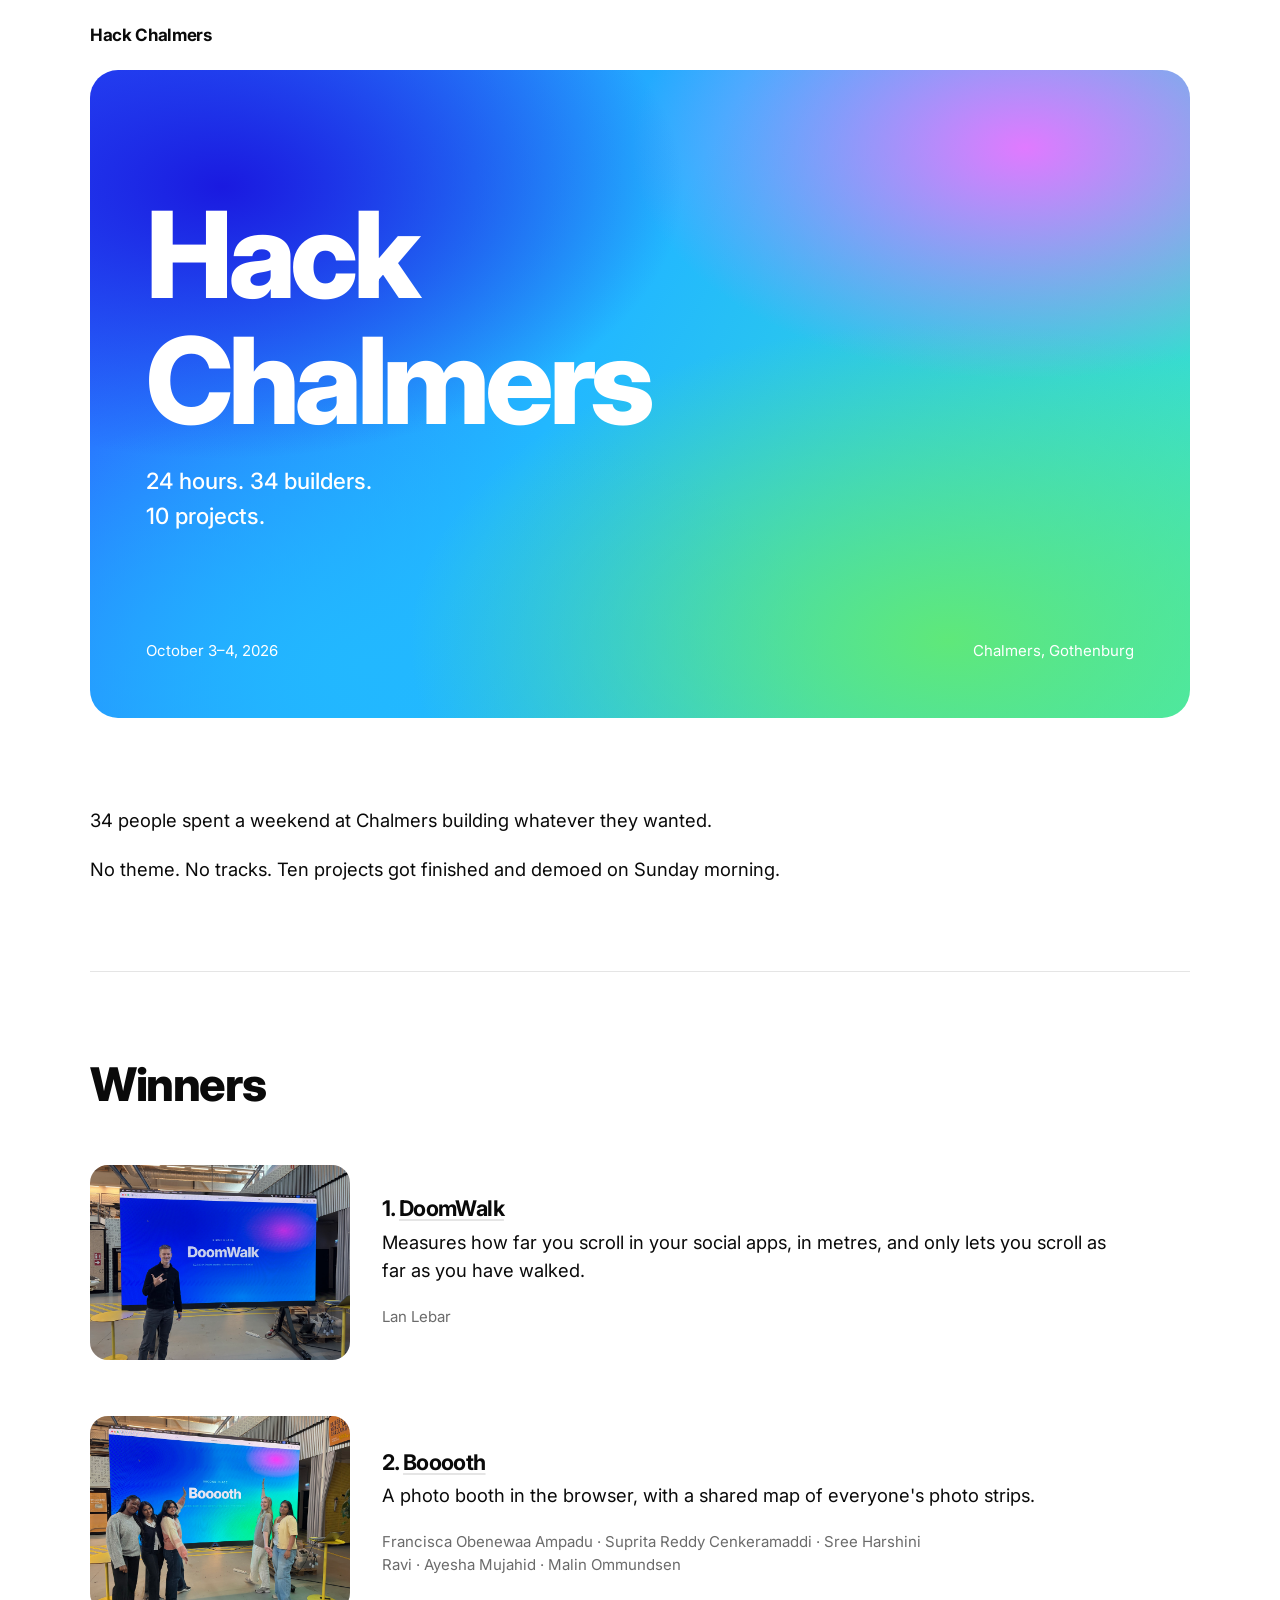
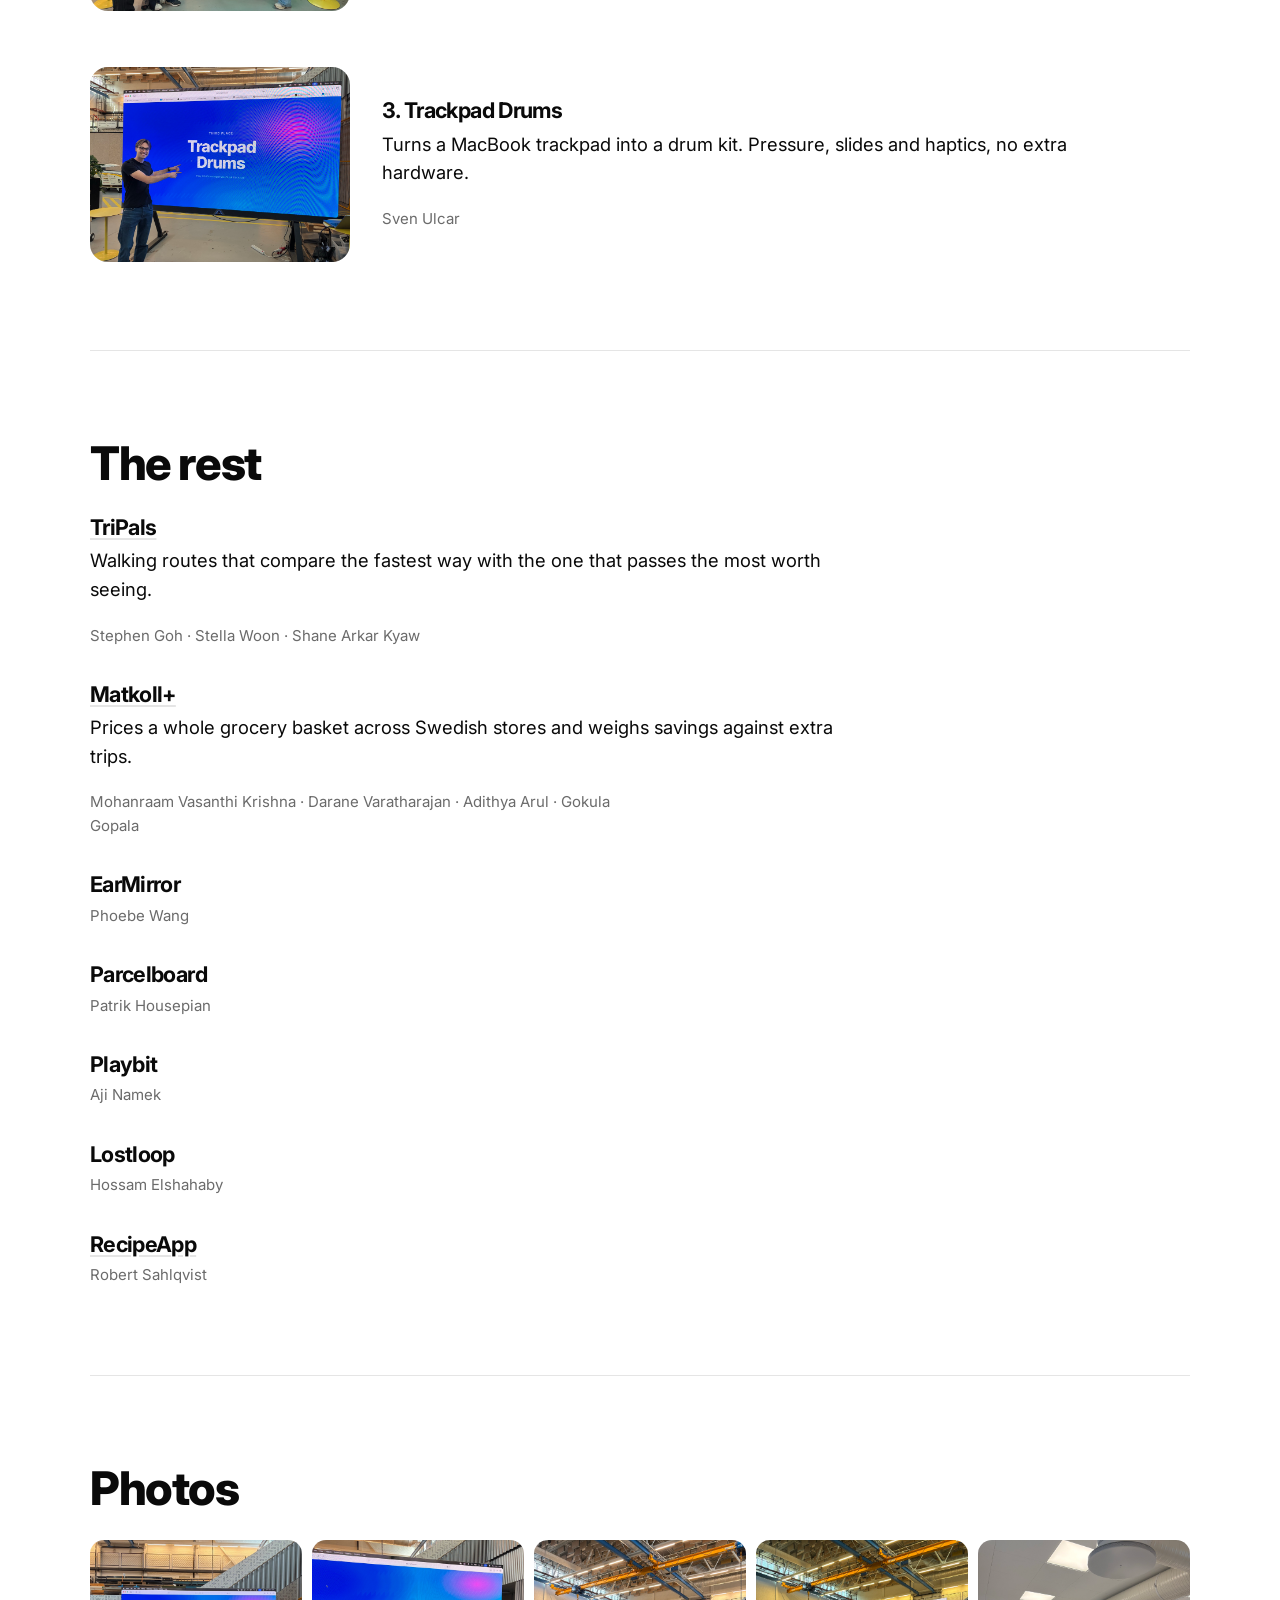
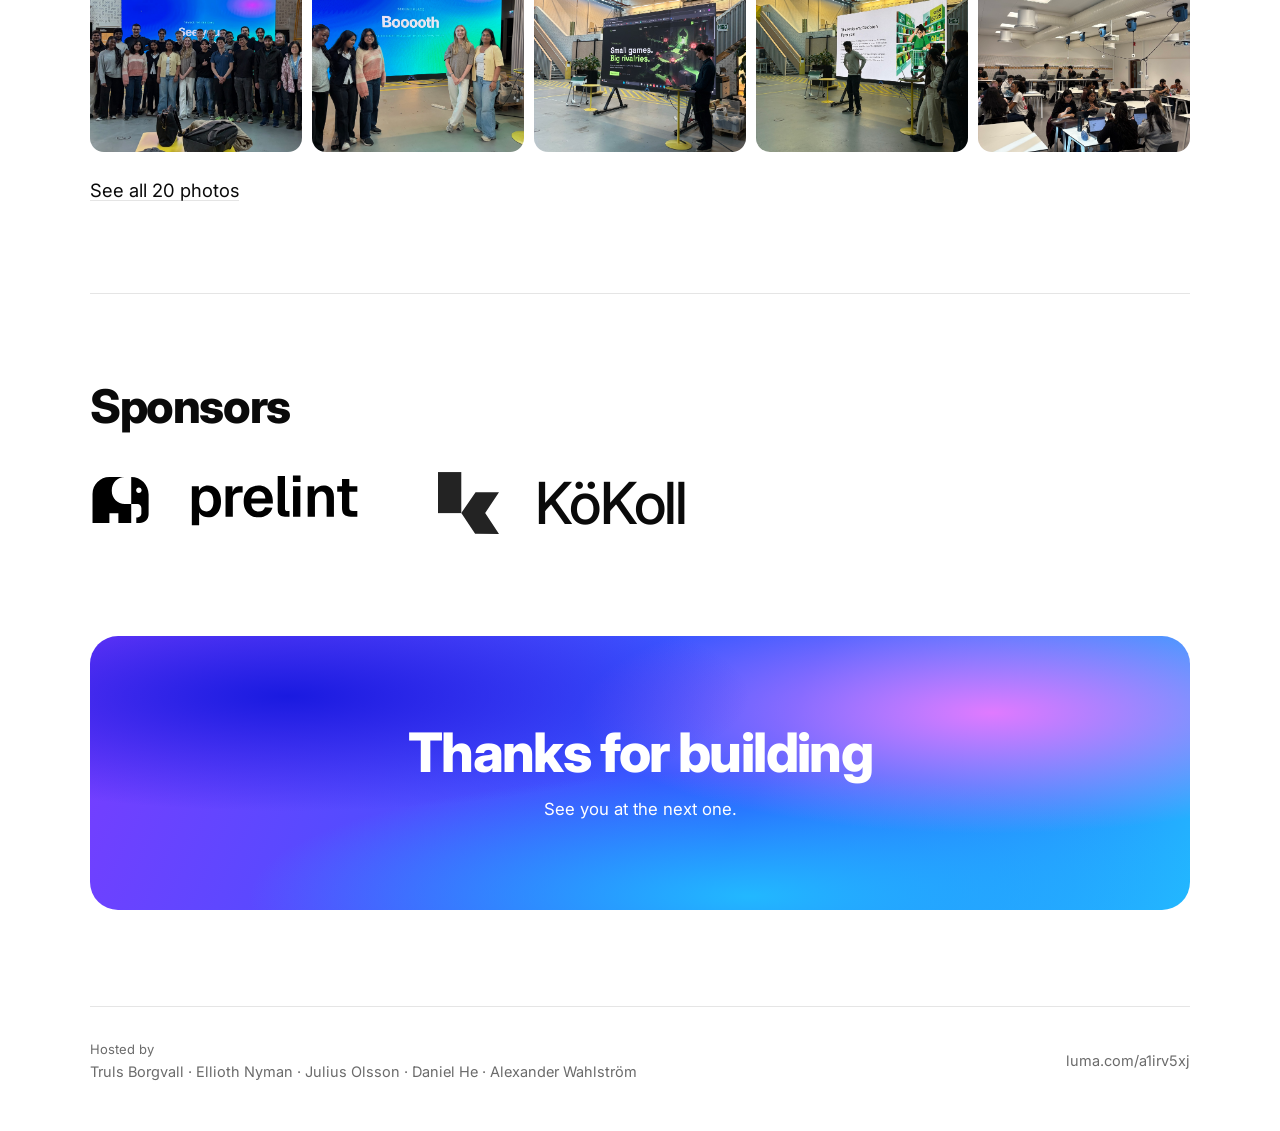
==== index.html @ 578999d7 "feat: rewrite landing page as a post-event recap Co-Authored-By: Claude Opus 5 (1M context) <noreply" ====
<!doctype html>
<html lang="en">

<head>
  <meta charset="utf-8">
  <meta name="viewport" content="width=device-width, initial-scale=1">
  <title>Hack Chalmers — A 24-hour hackathon in Gothenburg</title>
  <meta name="description"
    content="Hack Chalmers was a 24-hour hackathon at Chalmers in Gothenburg, October 3–4, 2026. 34 builders, 10 projects.">
  <meta name="theme-color" content="#0a0a0a">
  <link rel="icon" href="favicon.svg" type="image/svg+xml">

  <meta property="og:type" content="website">
  <meta property="og:title" content="Hack Chalmers">
  <meta property="og:description" content="24 hours. 34 builders. 10 projects. October 3–4, 2026.">
  <meta property="og:image" content="img/og-cover.jpg">
  <meta name="twitter:card" content="summary_large_image">

  <link rel="preconnect" href="https://fonts.googleapis.com">
  <link rel="preconnect" href="https://fonts.gstatic.com" crossorigin>
  <link href="https://fonts.googleapis.com/css2?family=Inter:wght@400;500;700;800&display=swap" rel="stylesheet">
  <link rel="stylesheet" href="styles.css">
</head>

<body>

  <header class="header wrap">
    <span class="wordmark">Hack Chalmers</span>
  </header>

  <main>

    <section class="hero grad-a">
      <h1>Hack<br>Chalmers</h1>
      <p class="hero-sub">24 hours. 34 builders.<br>10 projects.</p>
      <div class="hero-meta">
        <span>October 3–4, 2026</span>
        <span>Chalmers, Gothenburg</span>
      </div>
    </section>

    <section class="wrap section">
      <p>34 people spent a weekend at Chalmers building whatever they wanted.</p>
      <p>No theme. No tracks. Ten projects got finished and demoed on Sunday morning.</p>
    </section>

    <section class="wrap section">
      <h2>Winners</h2>

      <div class="project">
        <a href="photos/"><img class="shot" src="img/17.jpg" alt="The DoomWalk demo" loading="lazy"></a>
        <div class="project-text">
          <h3>1. <a href="https://github.com/lebaaar/doomwalk" target="_blank" rel="noopener">DoomWalk</a></h3>
          <p>Measures how far you scroll in your social apps, in metres, and only lets you scroll as far as you have walked.</p>
          <p class="team">Lan Lebar</p>
        </div>
      </div>

      <div class="project">
        <a href="photos/"><img class="shot" src="img/15.jpg" alt="The Booooth team" loading="lazy"></a>
        <div class="project-text">
          <h3>2. <a href="https://github.com/franciscao-ampadu/Booooth" target="_blank" rel="noopener">Booooth</a></h3>
          <p>A photo booth in the browser, with a shared map of everyone's photo strips.</p>
          <p class="team">Francisca Obenewaa Ampadu · Suprita Reddy Cenkeramaddi · Sree Harshini Ravi · Ayesha Mujahid · Malin Ommundsen</p>
        </div>
      </div>

      <div class="project">
        <a href="photos/"><img class="shot" src="img/13.jpg" alt="The Trackpad Drums demo" loading="lazy"></a>
        <div class="project-text">
          <h3>3. Trackpad Drums</h3>
          <p>Turns a MacBook trackpad into a drum kit. Pressure, slides and haptics, no extra hardware.</p>
          <p class="team">Sven Ulcar</p>
        </div>
      </div>
    </section>

    <section class="wrap section">
      <h2>The rest</h2>

      <div class="project">
        <h3><a href="https://github.com/shaneak03/TriPals" target="_blank" rel="noopener">TriPals</a></h3>
        <p>Walking routes that compare the fastest way with the one that passes the most worth seeing.</p>
        <p class="team">Stephen Goh · Stella Woon · Shane Arkar Kyaw</p>
      </div>

      <div class="project">
        <h3><a href="https://github.com/MohanraamVK/matkollplus" target="_blank" rel="noopener">Matkoll+</a></h3>
        <p>Prices a whole grocery basket across Swedish stores and weighs savings against extra trips.</p>
        <p class="team">Mohanraam Vasanthi Krishna · Darane Varatharajan · Adithya Arul · Gokula Gopala</p>
      </div>

      <div class="project">
        <h3>EarMirror</h3>
        <p class="team">Phoebe Wang</p>
      </div>

      <div class="project">
        <h3>Parcelboard</h3>
        <p class="team">Patrik Housepian</p>
      </div>

      <div class="project">
        <h3>Playbit</h3>
        <p class="team">Aji Namek</p>
      </div>

      <div class="project">
        <h3>Lostloop</h3>
        <p class="team">Hossam Elshahaby</p>
      </div>

      <div class="project">
        <h3><a href="https://github.com/Robert2B9/HackChalmers2026" target="_blank" rel="noopener">RecipeApp</a></h3>
        <p class="team">Robert Sahlqvist</p>
      </div>
    </section>

    <section class="wrap section">
      <h2>Photos</h2>
      <div class="strip">
        <a href="photos/"><img src="img/20.jpg" alt="" loading="lazy"></a>
        <a href="photos/"><img src="img/16.jpg" alt="" loading="lazy"></a>
        <a href="photos/"><img src="img/11.jpg" alt="" loading="lazy"></a>
        <a href="photos/"><img src="img/06.jpg" alt="" loading="lazy"></a>
        <a href="photos/"><img src="img/01.jpg" alt="" loading="lazy"></a>
      </div>
      <p><a href="photos/">See all 20 photos</a></p>
    </section>

    <section class="wrap section">
      <h2>Sponsors</h2>
      <p class="sponsors">
        <a href="https://prelint.com/?utm_source=event_hackchalmers" target="_blank" rel="noopener">
          <img src="img/prelint-logo.svg" alt="Prelint" height="58">
        </a>
        <a class="sponsor-kokoll" href="https://kokoll.se" target="_blank" rel="noopener">
          <img src="img/kokoll-logo.svg" alt="" height="62">
          <span>KöKoll</span>
        </a>
      </p>
    </section>

    <section class="wrap">
      <div class="cta grad-b">
        <h2>Thanks for building</h2>
        <p>See you at the next one.</p>
      </div>
    </section>

  </main>

  <footer class="wrap footer">
    <div>
      <span class="footer-label">Hosted by</span>
      Truls Borgvall · Ellioth Nyman · Julius Olsson · Daniel He · Alexander Wahlström
    </div>
    <a href="https://luma.com/a1irv5xj" target="_blank" rel="noopener">luma.com/a1irv5xj</a>
  </footer>

</body>

</html>
---- styles.css ----
:root {
  --bg: #ffffff;
  --ink: #0a0a0a;
  --muted: #6b6b6b;
  --line: #e5e5e5;

  --g-blue-deep: #1a1ae0;
  --g-blue: #2b5cff;
  --g-cyan: #22b8ff;
  --g-teal: #3ee8c0;
  --g-green: #5fe87a;
  --g-violet: #7a3cff;
  --g-magenta: #e07aff;

  --maxw: 1100px;
  --radius: 28px;
}

*, *::before, *::after { box-sizing: border-box; }

html { -webkit-text-size-adjust: 100%; }

body {
  margin: 0;
  padding-inline: 24px;
  background: var(--bg);
  color: var(--ink);
  font-family: Inter, -apple-system, BlinkMacSystemFont, "Segoe UI", Helvetica, Arial, sans-serif;
  font-size: 17px;
  line-height: 1.55;
  -webkit-font-smoothing: antialiased;
}

.wrap { max-width: var(--maxw); margin-inline: auto; }

h1, h2, h3 {
  margin: 0;
  font-weight: 800;
  letter-spacing: -0.03em;
  line-height: 1.05;
}

a { color: inherit; }

p { margin: 0; }

.grad-a {
  background-color: var(--g-blue);
  background-image:
    radial-gradient(60% 60% at 12% 18%, var(--g-blue-deep) 0%, transparent 70%),
    radial-gradient(55% 55% at 85% 12%, var(--g-magenta) 0%, transparent 65%),
    radial-gradient(70% 70% at 78% 88%, var(--g-green) 0%, transparent 70%),
    radial-gradient(60% 60% at 25% 92%, var(--g-cyan) 0%, transparent 70%),
    linear-gradient(120deg, var(--g-blue), var(--g-cyan) 45%, var(--g-teal) 100%);
}

.grad-b {
  background-color: var(--g-violet);
  background-image:
    radial-gradient(60% 60% at 18% 22%, var(--g-blue-deep) 0%, transparent 70%),
    radial-gradient(55% 65% at 82% 28%, var(--g-magenta) 0%, transparent 68%),
    radial-gradient(65% 65% at 60% 95%, var(--g-cyan) 0%, transparent 70%),
    linear-gradient(115deg, var(--g-violet), var(--g-blue) 60%, var(--g-cyan) 100%);
}

.header {
  display: flex;
  align-items: center;
  justify-content: space-between;
  gap: 16px;
  padding-block: 22px;
}

.wordmark { font-weight: 700; letter-spacing: -0.02em; }

.btn {
  display: inline-block;
  padding: 10px 20px;
  border-radius: 999px;
  background: var(--ink);
  color: #fff;
  font-size: 15px;
  font-weight: 500;
  text-decoration: none;
  transition: opacity .15s ease;
}

.btn:hover { opacity: .82; }

.btn-light { background: #fff; color: var(--ink); }

.hero {
  display: flex;
  flex-direction: column;
  max-width: var(--maxw);
  min-height: clamp(440px, 72vh, 700px);
  margin-inline: auto;
  padding: clamp(32px, 5vw, 56px);
  border-radius: var(--radius);
  color: #fff;
}

.hero h1 {
  margin-top: auto;
  font-size: clamp(3.4rem, 11vw, 7.5rem);
  letter-spacing: -0.045em;
}

.hero-sub {
  max-width: 28ch;
  margin-top: 20px;
  margin-bottom: auto;
  font-size: clamp(1.05rem, 2.2vw, 1.4rem);
  font-weight: 500;
}

.hero-meta {
  display: flex;
  flex-wrap: wrap;
  justify-content: space-between;
  gap: 8px 24px;
  padding-top: 40px;
  font-size: 15px;
}

.section { padding-block: clamp(56px, 7vw, 88px); }

.section + .section { border-top: 1px solid var(--line); }

.section h2 {
  max-width: 20ch;
  margin-bottom: 28px;
  font-size: clamp(1.9rem, 4vw, 2.9rem);
}

.section h3 {
  margin-top: 40px;
  font-size: 1.1rem;
  font-weight: 700;
}

.section h3:first-of-type { margin-top: 0; }

.section p {
  max-width: 62ch;
  font-size: 1.15rem;
}

.section p + p { margin-top: 20px; }

.section a { text-decoration-color: var(--line); text-underline-offset: 3px; }

.section a:hover { text-decoration-color: currentColor; }

.note { margin-top: 32px; color: var(--muted); font-size: 15px; }

.times {
  margin: 14px 0 0;
  padding: 0;
  list-style: none;
  font-size: 1.15rem;
}

.times li { padding-block: 6px; }

.cta {
  padding: clamp(48px, 8vw, 88px) clamp(32px, 5vw, 56px);
  border-radius: var(--radius);
  color: #fff;
  text-align: center;
}

.cta h2 { font-size: clamp(2rem, 5vw, 3.4rem); }

.cta p { margin-top: 14px; font-size: 1.05rem; }

.cta .btn { margin-top: 32px; padding: 13px 26px; font-size: 16px; }

.footer {
  display: flex;
  flex-wrap: wrap;
  align-items: center;
  justify-content: space-between;
  gap: 12px 24px;
  margin-top: 96px;
  padding-block: 32px 48px;
  border-top: 1px solid var(--line);
  color: var(--muted);
  font-size: 14.5px;
}

.footer-label { display: block; margin-bottom: 2px; font-size: 13px; }

.footer a { text-decoration: none; }

.footer a:hover { color: var(--ink); }

@media (max-width: 768px) {
  body { padding-inline: 16px; }

  .hero {
    min-height: 0;
    padding: 28px 24px 24px;
  }

  .hero h1 { margin-top: 48px; }

  .hero-sub { margin-top: 16px; }

  .hero-meta { flex-direction: column; gap: 4px; padding-top: 56px; }
}

.sponsors { display: flex; align-items: center; gap: clamp(24px, 5vw, 72px); flex-wrap: wrap; }
.sponsor-kokoll { display: inline-flex; align-items: center; gap: 36px; text-decoration: none; }
.sponsor-kokoll span { font-weight: 500; font-size: clamp(38px, 8vw, 58px); letter-spacing: -0.03em; }

.project { margin-top: 36px; }
.project:first-of-type { margin-top: 0; }
.project h3 { margin-top: 0; font-size: 1.35rem; }
.project p { margin-top: 8px; }
.project .team { color: var(--muted); font-size: 15px; }

.strip { display: grid; grid-template-columns: repeat(2, 1fr); gap: 10px; margin-bottom: 24px; }
.strip a:nth-child(5) { display: none; }

@media (min-width: 860px) {
  .strip { grid-template-columns: repeat(5, 1fr); }
  .strip a:nth-child(5) { display: block; }
}
.strip img { display: block; width: 100%; aspect-ratio: 1 / 1; object-fit: cover; border-radius: 14px; }

.shot { display: block; width: 100%; max-width: 560px; aspect-ratio: 4 / 3; object-fit: cover; border-radius: 18px; margin-bottom: 18px; }

@media (min-width: 860px) {
  .project:has(.shot) {
    display: grid;
    grid-template-columns: 420px 1fr;
    column-gap: 40px;
    align-content: center;
    margin-top: 56px;
  }
  .project:has(.shot) > a:has(.shot) { grid-column: 1; grid-row: 1 / -1; align-self: center; }
  .project:has(.shot) > :not(a:has(.shot)) { grid-column: 2; align-self: center; }
  .project:has(.shot) h3 { align-self: end; }
  .project:has(.shot) .team { align-self: start; }
  .project .shot { margin-bottom: 0; max-width: none; }
}

@media (min-width: 860px) {
  .project:has(.shot) {
    display: grid;
    grid-template-columns: 260px 1fr;
    column-gap: 32px;
    align-items: start;
  }
  .project .shot { margin-bottom: 0; max-width: none; }
}
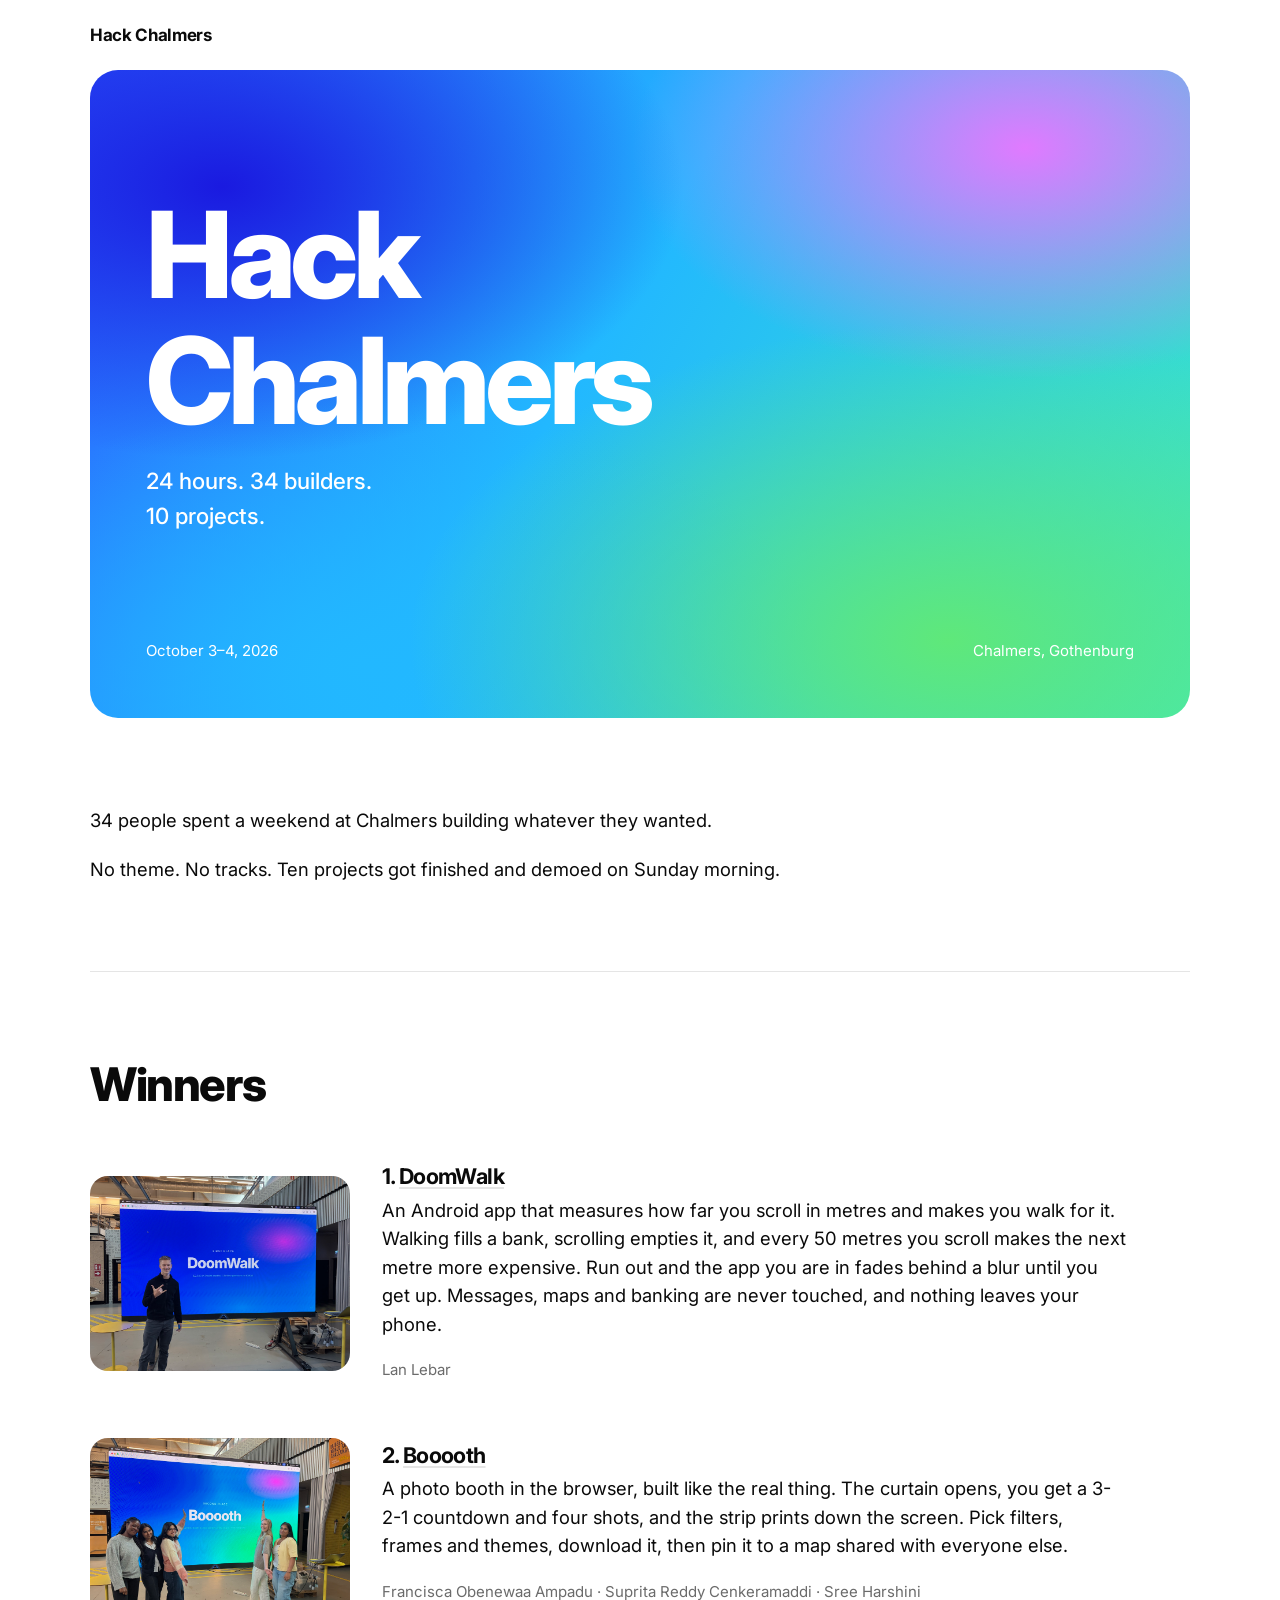
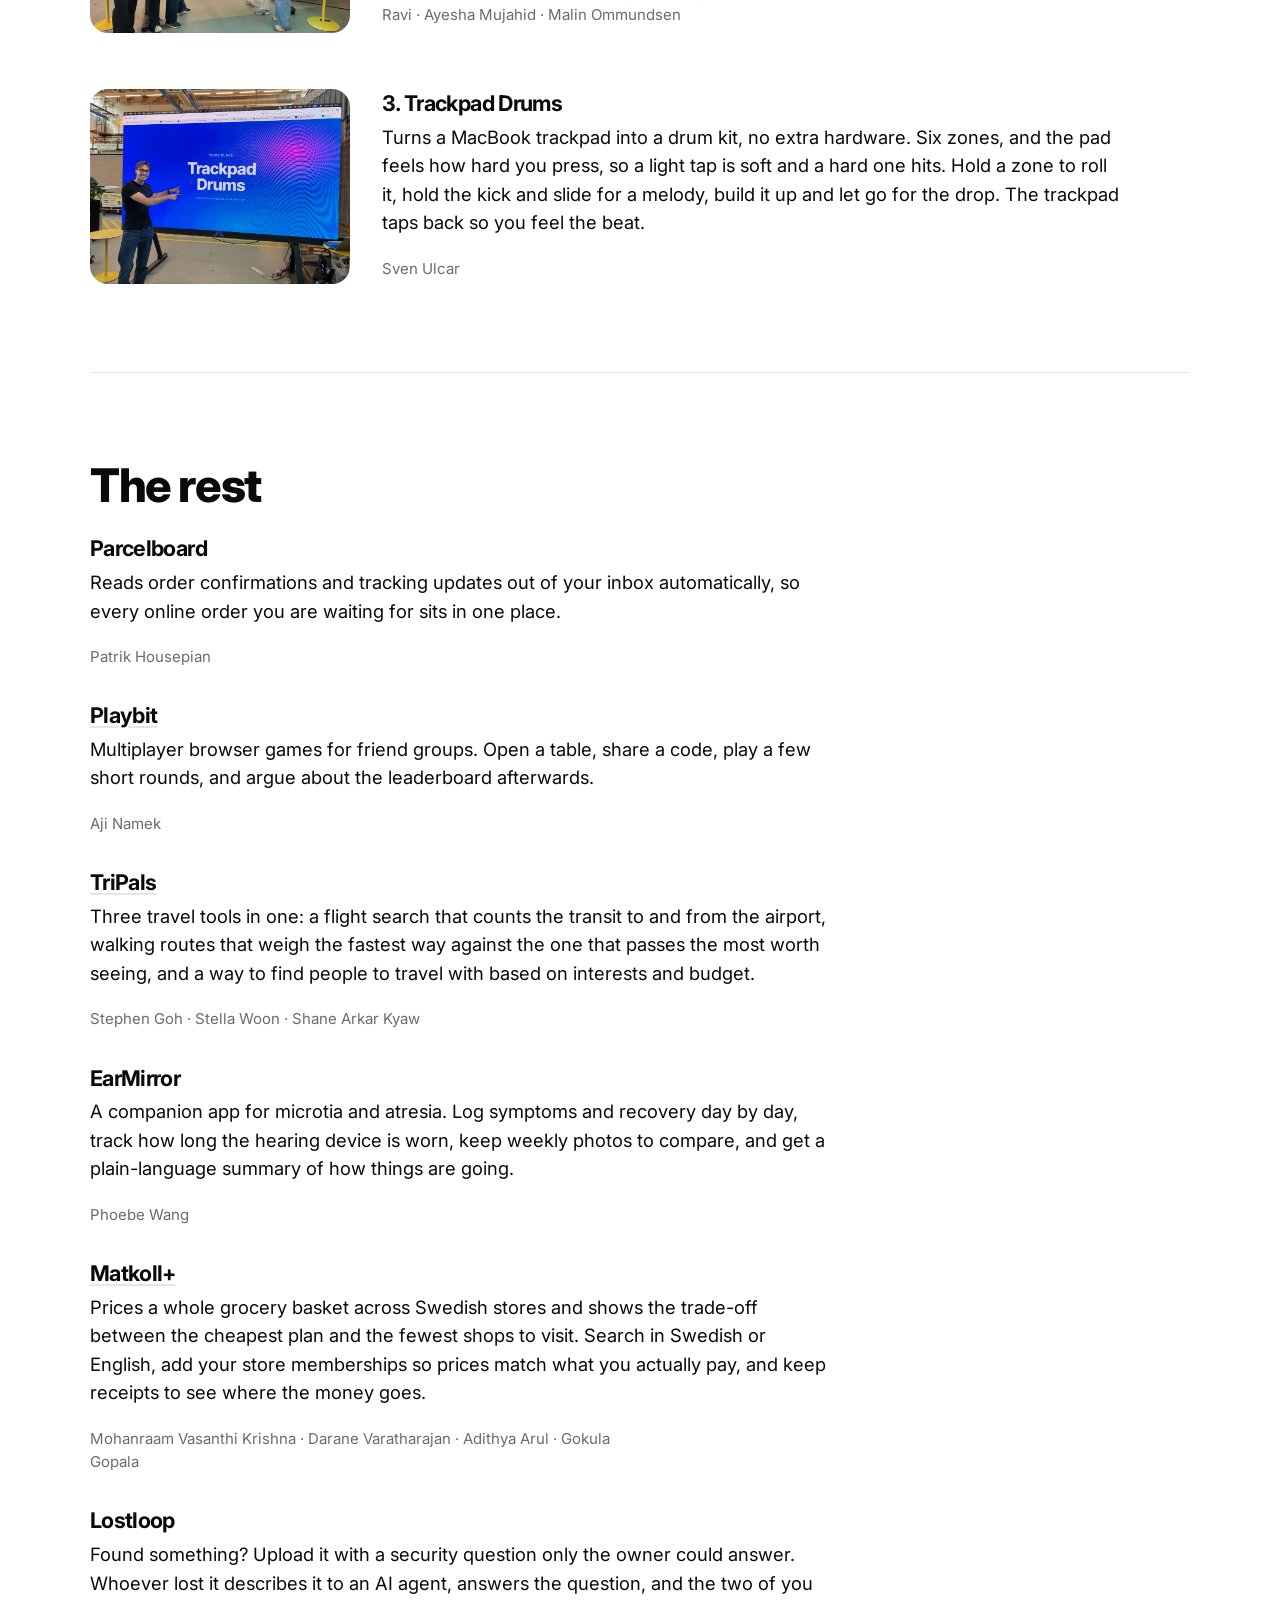
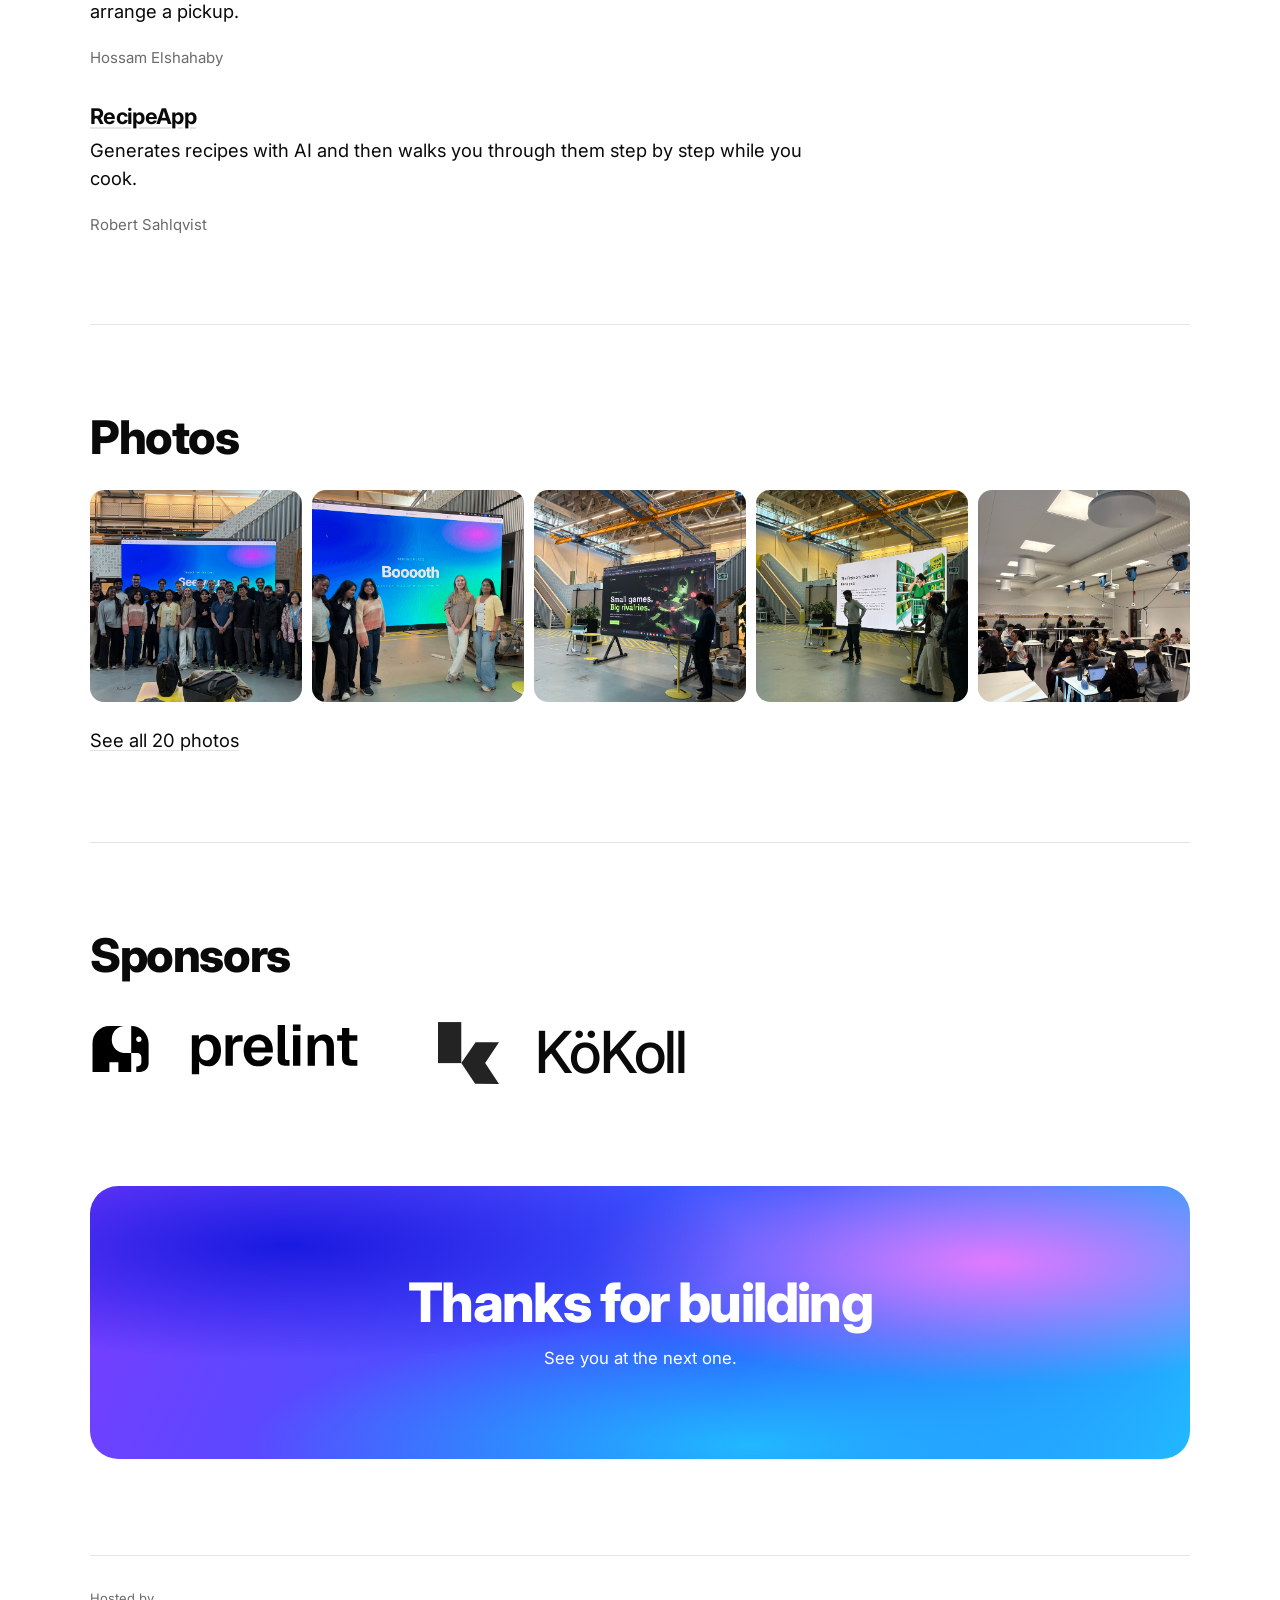
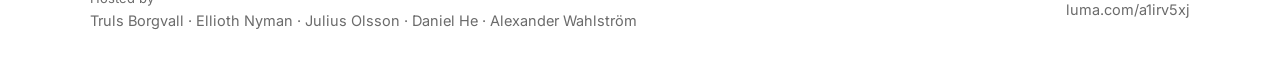
==== commit 0d795be6: "docs: flesh out project descriptions and reorder Co-Authored-By: Claude Opus 5 (1M context) <noreply" ====
--- a/index.html
+++ b/index.html
@@ -51,7 +51,7 @@
         <a href="photos/"><img class="shot" src="img/17.jpg" alt="The DoomWalk demo" loading="lazy"></a>
         <div class="project-text">
           <h3>1. <a href="https://github.com/lebaaar/doomwalk" target="_blank" rel="noopener">DoomWalk</a></h3>
-          <p>Measures how far you scroll in your social apps, in metres, and only lets you scroll as far as you have walked.</p>
+          <p>An Android app that measures how far you scroll in metres and makes you walk for it. Walking fills a bank, scrolling empties it, and every 50 metres you scroll makes the next metre more expensive. Run out and the app you are in fades behind a blur until you get up. Messages, maps and banking are never touched, and nothing leaves your phone.</p>
           <p class="team">Lan Lebar</p>
         </div>
       </div>
@@ -60,7 +60,7 @@
         <a href="photos/"><img class="shot" src="img/15.jpg" alt="The Booooth team" loading="lazy"></a>
         <div class="project-text">
           <h3>2. <a href="https://github.com/franciscao-ampadu/Booooth" target="_blank" rel="noopener">Booooth</a></h3>
-          <p>A photo booth in the browser, with a shared map of everyone's photo strips.</p>
+          <p>A photo booth in the browser, built like the real thing. The curtain opens, you get a 3-2-1 countdown and four shots, and the strip prints down the screen. Pick filters, frames and themes, download it, then pin it to a map shared with everyone else.</p>
           <p class="team">Francisca Obenewaa Ampadu · Suprita Reddy Cenkeramaddi · Sree Harshini Ravi · Ayesha Mujahid · Malin Ommundsen</p>
         </div>
       </div>
@@ -69,7 +69,7 @@
         <a href="photos/"><img class="shot" src="img/13.jpg" alt="The Trackpad Drums demo" loading="lazy"></a>
         <div class="project-text">
           <h3>3. Trackpad Drums</h3>
-          <p>Turns a MacBook trackpad into a drum kit. Pressure, slides and haptics, no extra hardware.</p>
+          <p>Turns a MacBook trackpad into a drum kit, no extra hardware. Six zones, and the pad feels how hard you press, so a light tap is soft and a hard one hits. Hold a zone to roll it, hold the kick and slide for a melody, build it up and let go for the drop. The trackpad taps back so you feel the beat.</p>
           <p class="team">Sven Ulcar</p>
         </div>
       </div>
@@ -79,39 +79,44 @@
       <h2>The rest</h2>
 
       <div class="project">
+        <h3>Parcelboard</h3>
+        <p>Reads order confirmations and tracking updates out of your inbox automatically, so every online order you are waiting for sits in one place.</p>
+        <p class="team">Patrik Housepian</p>
+      </div>
+
+      <div class="project">
+        <h3><a href="https://moonbeam-arcade.lovable.app" target="_blank" rel="noopener">Playbit</a></h3>
+        <p>Multiplayer browser games for friend groups. Open a table, share a code, play a few short rounds, and argue about the leaderboard afterwards.</p>
+        <p class="team">Aji Namek</p>
+      </div>
+
+      <div class="project">
         <h3><a href="https://github.com/shaneak03/TriPals" target="_blank" rel="noopener">TriPals</a></h3>
-        <p>Walking routes that compare the fastest way with the one that passes the most worth seeing.</p>
+        <p>Three travel tools in one: a flight search that counts the transit to and from the airport, walking routes that weigh the fastest way against the one that passes the most worth seeing, and a way to find people to travel with based on interests and budget.</p>
         <p class="team">Stephen Goh · Stella Woon · Shane Arkar Kyaw</p>
       </div>
 
       <div class="project">
+        <h3>EarMirror</h3>
+        <p>A companion app for microtia and atresia. Log symptoms and recovery day by day, track how long the hearing device is worn, keep weekly photos to compare, and get a plain-language summary of how things are going.</p>
+        <p class="team">Phoebe Wang</p>
+      </div>
+
+      <div class="project">
         <h3><a href="https://github.com/MohanraamVK/matkollplus" target="_blank" rel="noopener">Matkoll+</a></h3>
-        <p>Prices a whole grocery basket across Swedish stores and weighs savings against extra trips.</p>
+        <p>Prices a whole grocery basket across Swedish stores and shows the trade-off between the cheapest plan and the fewest shops to visit. Search in Swedish or English, add your store memberships so prices match what you actually pay, and keep receipts to see where the money goes.</p>
         <p class="team">Mohanraam Vasanthi Krishna · Darane Varatharajan · Adithya Arul · Gokula Gopala</p>
       </div>
 
       <div class="project">
-        <h3>EarMirror</h3>
-        <p class="team">Phoebe Wang</p>
-      </div>
-
-      <div class="project">
-        <h3>Parcelboard</h3>
-        <p class="team">Patrik Housepian</p>
-      </div>
-
-      <div class="project">
-        <h3>Playbit</h3>
-        <p class="team">Aji Namek</p>
-      </div>
-
-      <div class="project">
         <h3>Lostloop</h3>
+        <p>Found something? Upload it with a security question only the owner could answer. Whoever lost it describes it to an AI agent, answers the question, and the two of you arrange a pickup.</p>
         <p class="team">Hossam Elshahaby</p>
       </div>
 
       <div class="project">
         <h3><a href="https://github.com/Robert2B9/HackChalmers2026" target="_blank" rel="noopener">RecipeApp</a></h3>
+        <p>Generates recipes with AI and then walks you through them step by step while you cook.</p>
         <p class="team">Robert Sahlqvist</p>
       </div>
     </section>
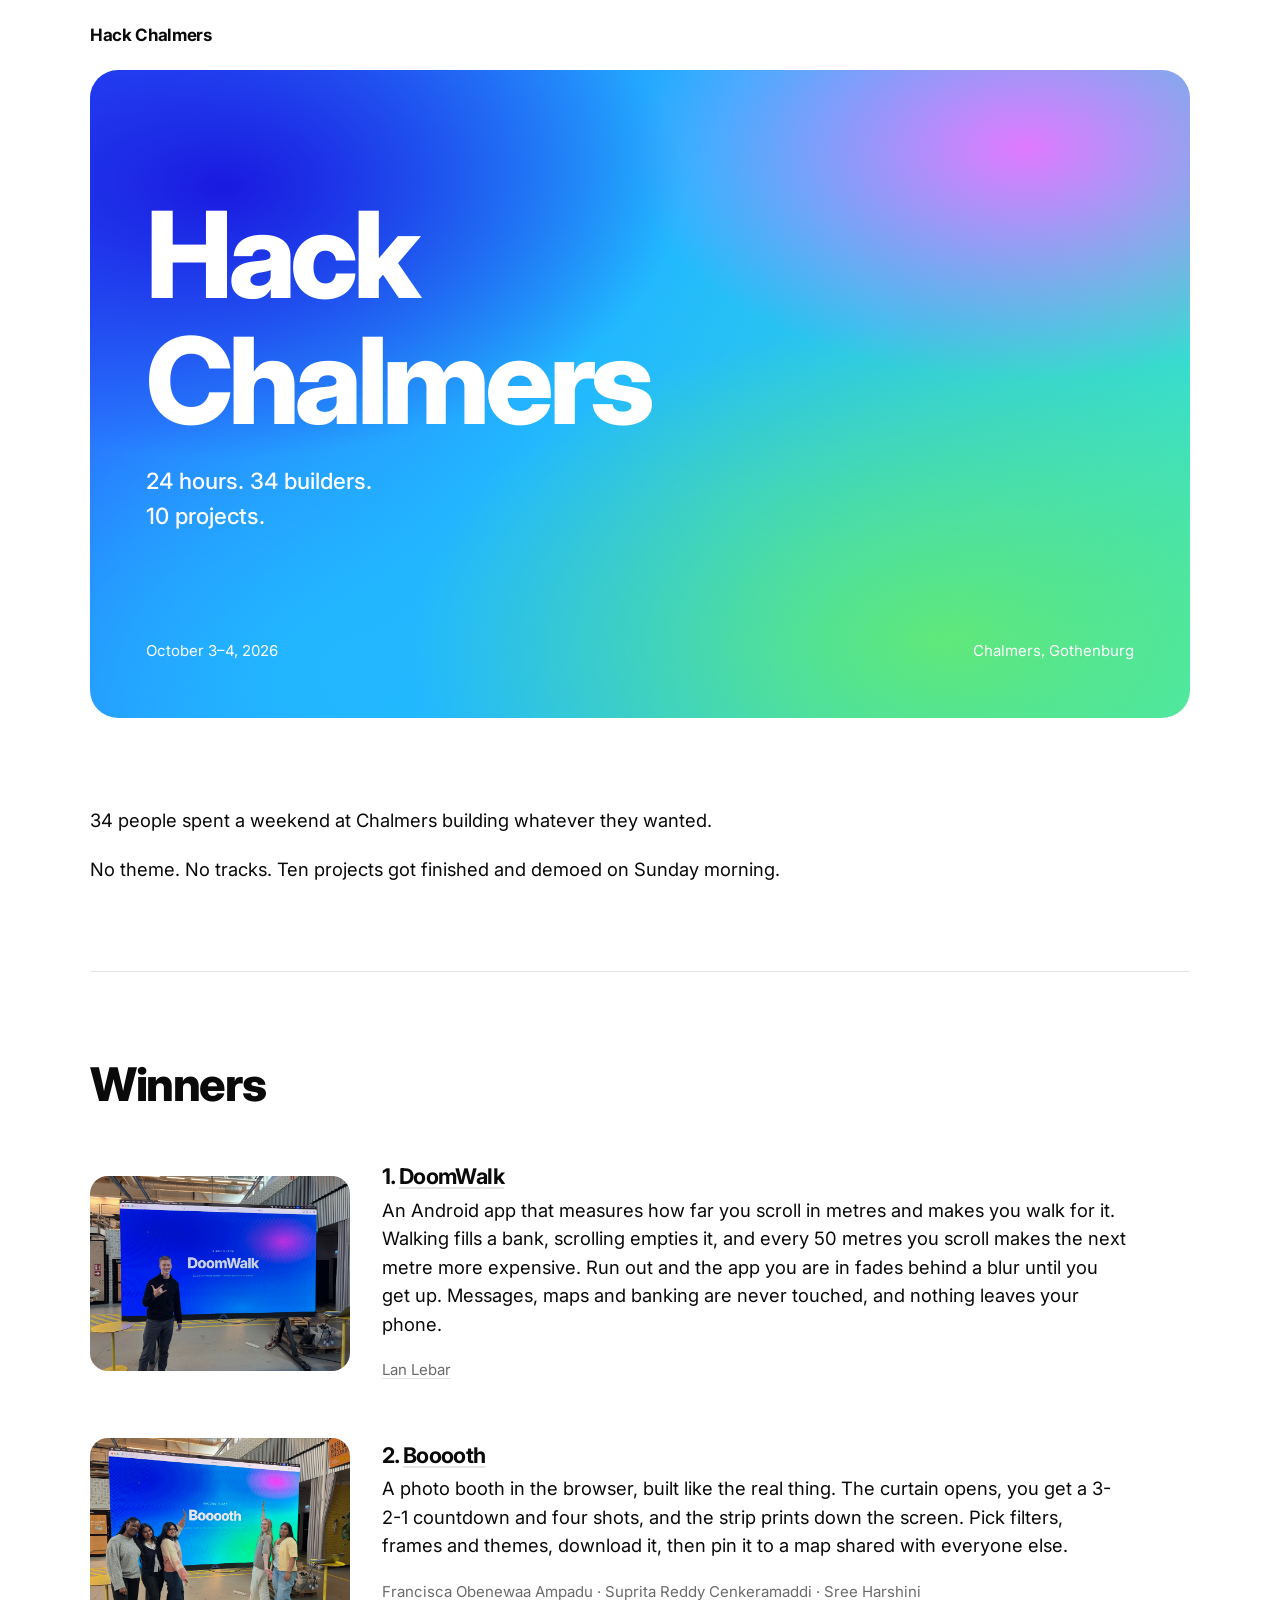
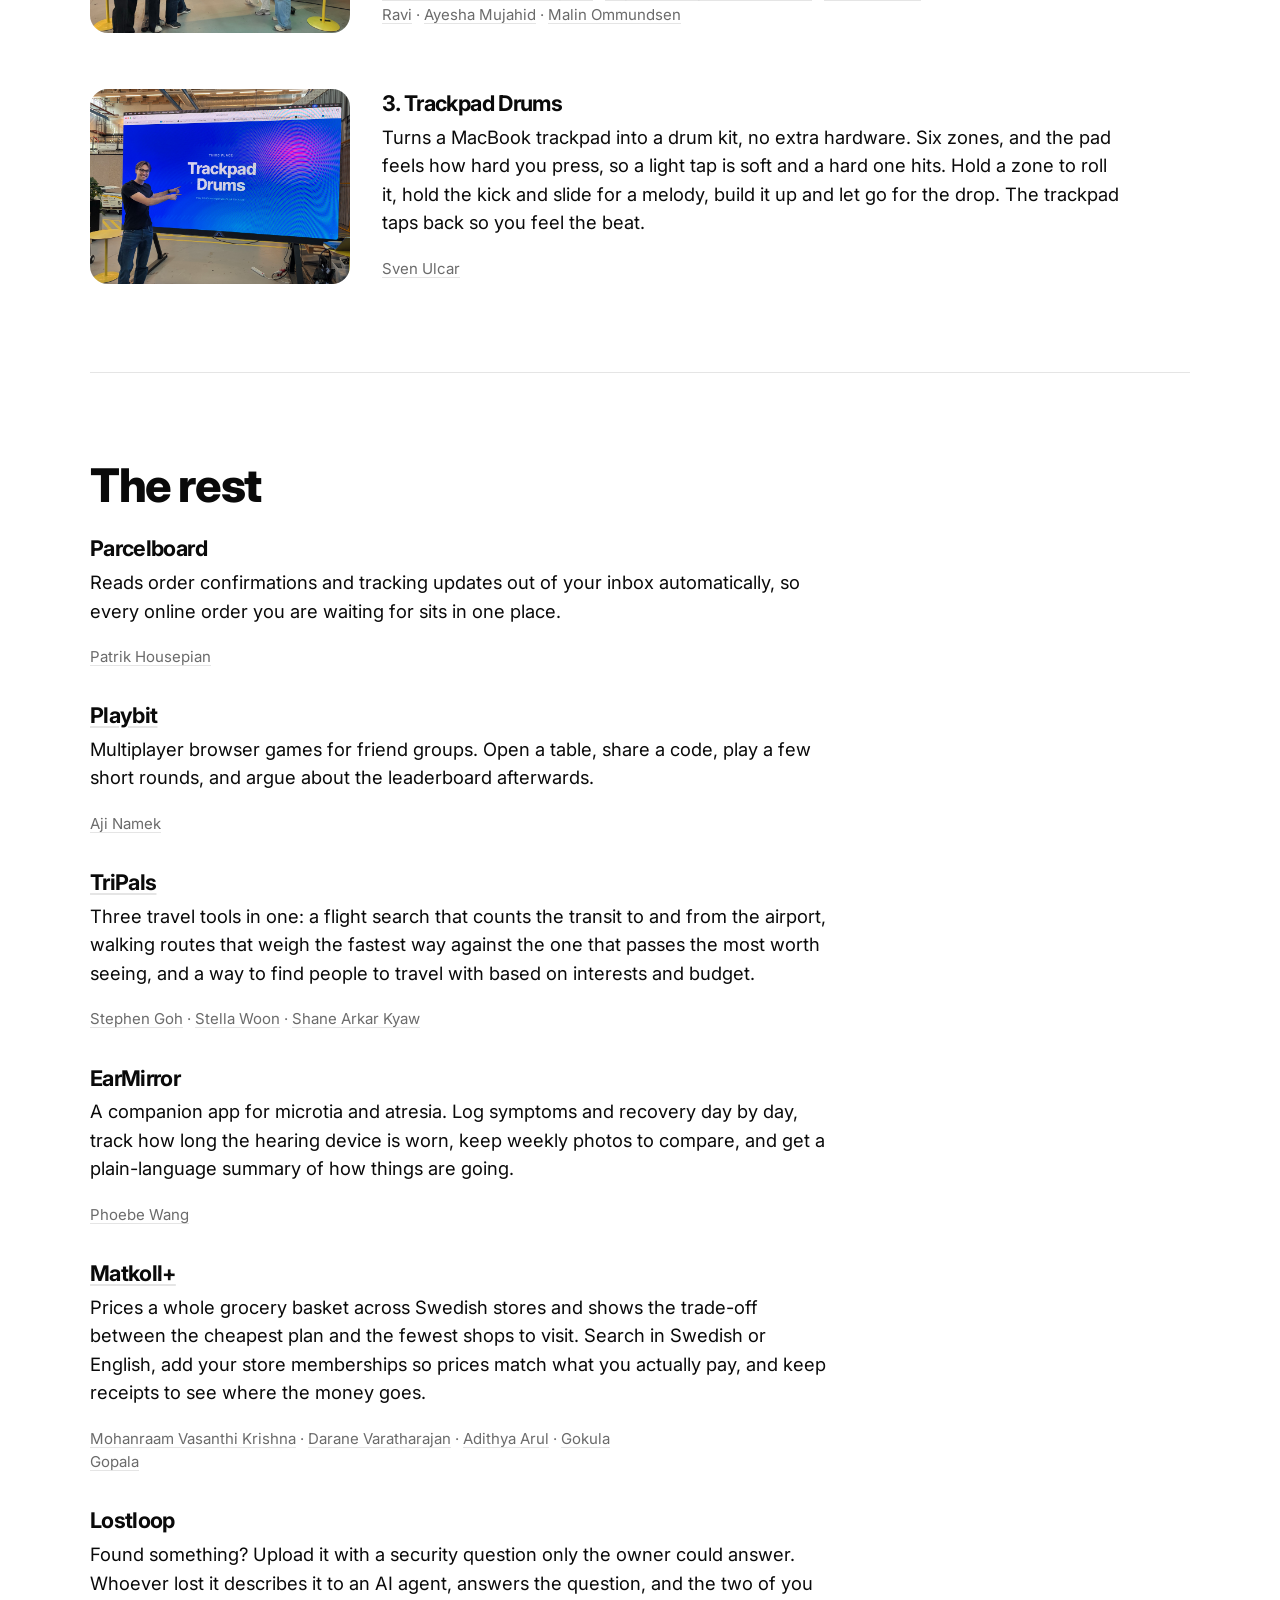
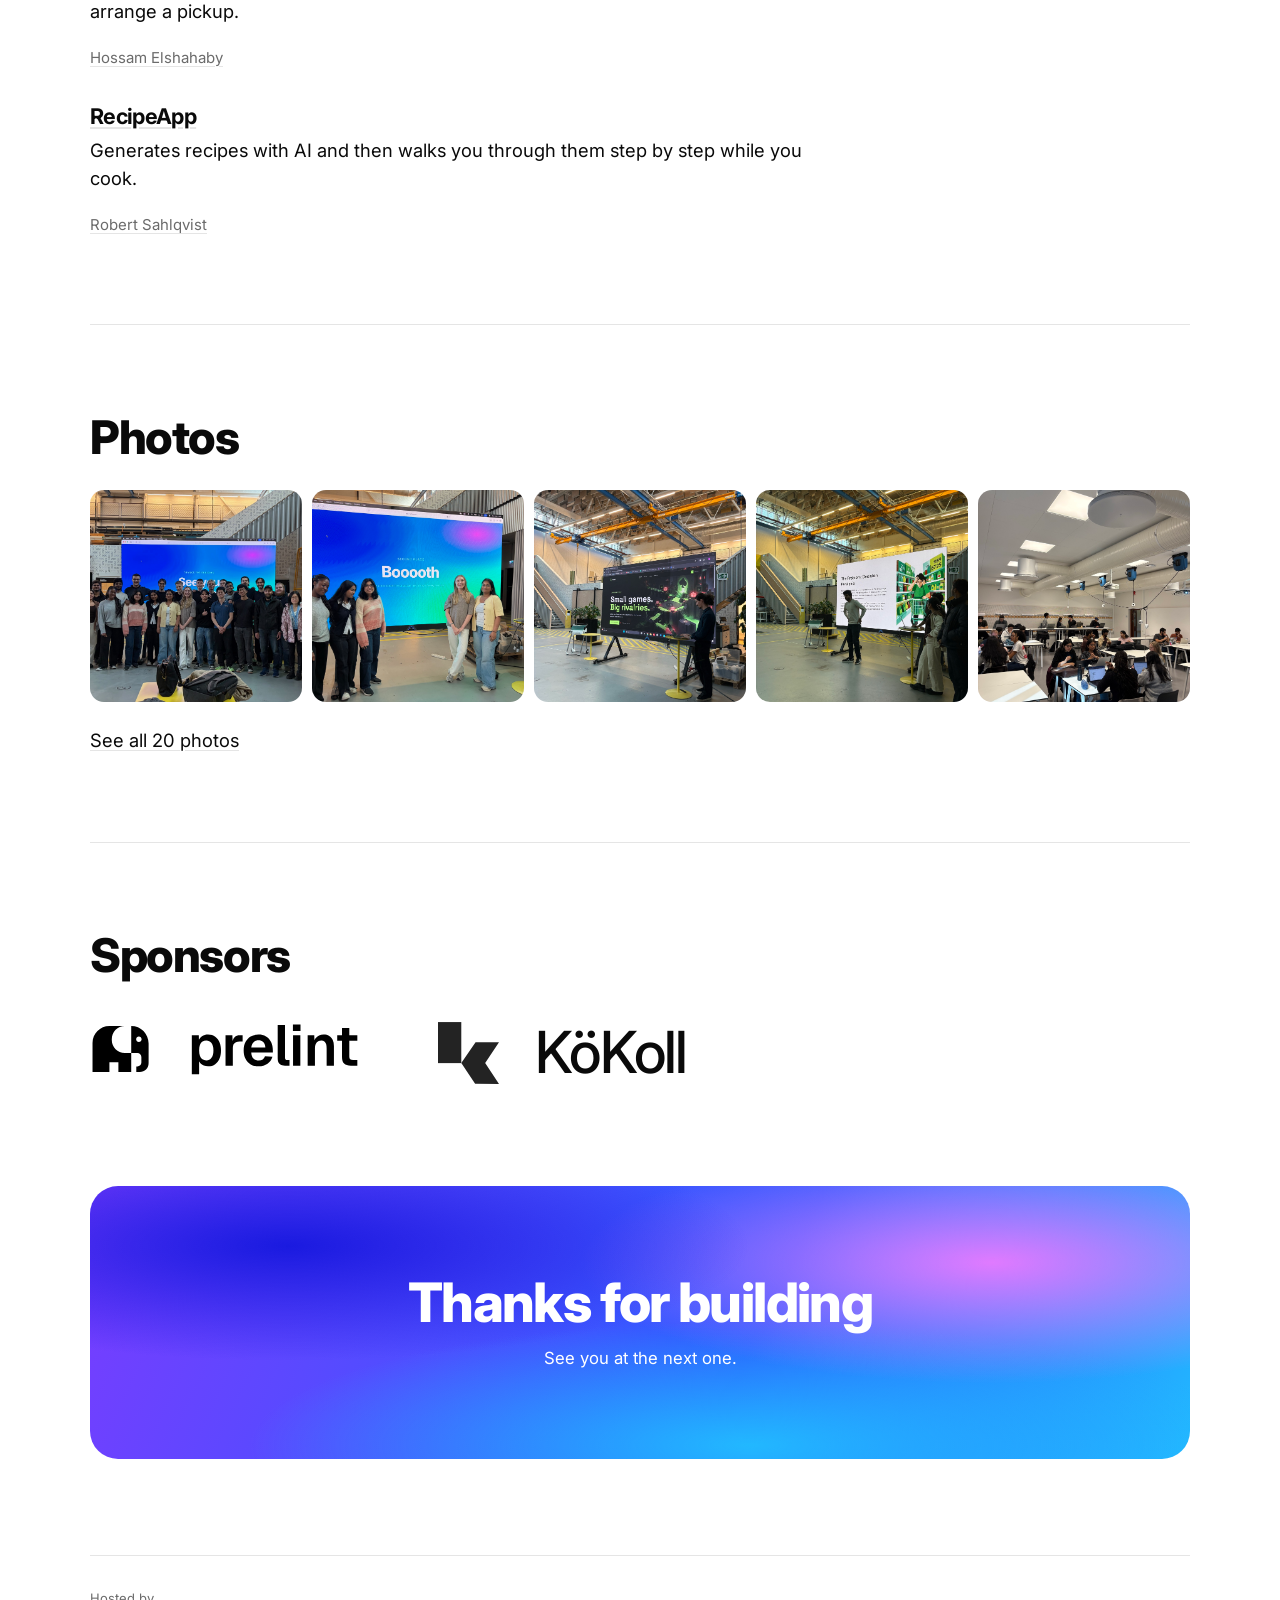
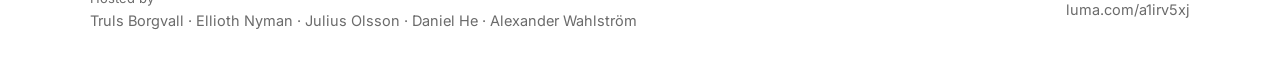
==== commit 01db26d8: "docs: link every participant to their LinkedIn Co-Authored-By: Claude Opus 5 (1M context) <noreply@a" ====
--- a/index.html
+++ b/index.html
@@ -52,7 +52,7 @@
         <div class="project-text">
           <h3>1. <a href="https://github.com/lebaaar/doomwalk" target="_blank" rel="noopener">DoomWalk</a></h3>
           <p>An Android app that measures how far you scroll in metres and makes you walk for it. Walking fills a bank, scrolling empties it, and every 50 metres you scroll makes the next metre more expensive. Run out and the app you are in fades behind a blur until you get up. Messages, maps and banking are never touched, and nothing leaves your phone.</p>
-          <p class="team">Lan Lebar</p>
+          <p class="team"><a href="https://www.linkedin.com/in/lan-lebar/" target="_blank" rel="noopener">Lan Lebar</a></p>
         </div>
       </div>
 
@@ -61,7 +61,7 @@
         <div class="project-text">
           <h3>2. <a href="https://github.com/franciscao-ampadu/Booooth" target="_blank" rel="noopener">Booooth</a></h3>
           <p>A photo booth in the browser, built like the real thing. The curtain opens, you get a 3-2-1 countdown and four shots, and the strip prints down the screen. Pick filters, frames and themes, download it, then pin it to a map shared with everyone else.</p>
-          <p class="team">Francisca Obenewaa Ampadu · Suprita Reddy Cenkeramaddi · Sree Harshini Ravi · Ayesha Mujahid · Malin Ommundsen</p>
+          <p class="team"><a href="https://www.linkedin.com/in/franciscao-ampadu/" target="_blank" rel="noopener">Francisca Obenewaa Ampadu</a> · <a href="https://www.linkedin.com/in/suprita-reddy-c-029b3538b/" target="_blank" rel="noopener">Suprita Reddy Cenkeramaddi</a> · <a href="https://www.linkedin.com/in/sree-harshini-ravi-383ba638b/" target="_blank" rel="noopener">Sree Harshini Ravi</a> · <a href="https://www.linkedin.com/in/ayesha-mujahid-7593b6389/" target="_blank" rel="noopener">Ayesha Mujahid</a> · <a href="https://www.linkedin.com/in/malin-ommundsen-492b60299/" target="_blank" rel="noopener">Malin Ommundsen</a></p>
         </div>
       </div>
 
@@ -70,7 +70,7 @@
         <div class="project-text">
           <h3>3. Trackpad Drums</h3>
           <p>Turns a MacBook trackpad into a drum kit, no extra hardware. Six zones, and the pad feels how hard you press, so a light tap is soft and a hard one hits. Hold a zone to roll it, hold the kick and slide for a melody, build it up and let go for the drop. The trackpad taps back so you feel the beat.</p>
-          <p class="team">Sven Ulcar</p>
+          <p class="team"><a href="https://www.linkedin.com/in/sven-ulcar/" target="_blank" rel="noopener">Sven Ulcar</a></p>
         </div>
       </div>
     </section>
@@ -81,43 +81,43 @@
       <div class="project">
         <h3>Parcelboard</h3>
         <p>Reads order confirmations and tracking updates out of your inbox automatically, so every online order you are waiting for sits in one place.</p>
-        <p class="team">Patrik Housepian</p>
+        <p class="team"><a href="https://www.linkedin.com/in/patrikhousepian68b6bb187/" target="_blank" rel="noopener">Patrik Housepian</a></p>
       </div>
 
       <div class="project">
         <h3><a href="https://moonbeam-arcade.lovable.app" target="_blank" rel="noopener">Playbit</a></h3>
         <p>Multiplayer browser games for friend groups. Open a table, share a code, play a few short rounds, and argue about the leaderboard afterwards.</p>
-        <p class="team">Aji Namek</p>
+        <p class="team"><a href="https://www.linkedin.com/in/aji-namek-2aa528309/" target="_blank" rel="noopener">Aji Namek</a></p>
       </div>
 
       <div class="project">
         <h3><a href="https://github.com/shaneak03/TriPals" target="_blank" rel="noopener">TriPals</a></h3>
         <p>Three travel tools in one: a flight search that counts the transit to and from the airport, walking routes that weigh the fastest way against the one that passes the most worth seeing, and a way to find people to travel with based on interests and budget.</p>
-        <p class="team">Stephen Goh · Stella Woon · Shane Arkar Kyaw</p>
+        <p class="team"><a href="https://www.linkedin.com/in/stephen-goh-wei-an/" target="_blank" rel="noopener">Stephen Goh</a> · <a href="https://www.linkedin.com/in/stellawoon/" target="_blank" rel="noopener">Stella Woon</a> · <a href="https://www.linkedin.com/in/shane-arkar-kyaw/" target="_blank" rel="noopener">Shane Arkar Kyaw</a></p>
       </div>
 
       <div class="project">
         <h3>EarMirror</h3>
         <p>A companion app for microtia and atresia. Log symptoms and recovery day by day, track how long the hearing device is worn, keep weekly photos to compare, and get a plain-language summary of how things are going.</p>
-        <p class="team">Phoebe Wang</p>
+        <p class="team"><a href="https://www.linkedin.com/in/phoebe-wang-455147110/" target="_blank" rel="noopener">Phoebe Wang</a></p>
       </div>
 
       <div class="project">
         <h3><a href="https://github.com/MohanraamVK/matkollplus" target="_blank" rel="noopener">Matkoll+</a></h3>
         <p>Prices a whole grocery basket across Swedish stores and shows the trade-off between the cheapest plan and the fewest shops to visit. Search in Swedish or English, add your store memberships so prices match what you actually pay, and keep receipts to see where the money goes.</p>
-        <p class="team">Mohanraam Vasanthi Krishna · Darane Varatharajan · Adithya Arul · Gokula Gopala</p>
+        <p class="team"><a href="https://www.linkedin.com/in/mohanraam-v-k-59962a32a/" target="_blank" rel="noopener">Mohanraam Vasanthi Krishna</a> · <a href="https://www.linkedin.com/in/darane-varatharajan-75224028b/" target="_blank" rel="noopener">Darane Varatharajan</a> · <a href="https://www.linkedin.com/in/adithya-a-553a6a210/" target="_blank" rel="noopener">Adithya Arul</a> · <a href="https://www.linkedin.com/in/gokula-gopala-454a64287/" target="_blank" rel="noopener">Gokula Gopala</a></p>
       </div>
 
       <div class="project">
         <h3>Lostloop</h3>
         <p>Found something? Upload it with a security question only the owner could answer. Whoever lost it describes it to an AI agent, answers the question, and the two of you arrange a pickup.</p>
-        <p class="team">Hossam Elshahaby</p>
+        <p class="team"><a href="https://www.linkedin.com/in/helshahaby/" target="_blank" rel="noopener">Hossam Elshahaby</a></p>
       </div>
 
       <div class="project">
         <h3><a href="https://github.com/Robert2B9/HackChalmers2026" target="_blank" rel="noopener">RecipeApp</a></h3>
         <p>Generates recipes with AI and then walks you through them step by step while you cook.</p>
-        <p class="team">Robert Sahlqvist</p>
+        <p class="team"><a href="https://www.linkedin.com/in/robert-sahlqvist-789501227/" target="_blank" rel="noopener">Robert Sahlqvist</a></p>
       </div>
     </section>
 
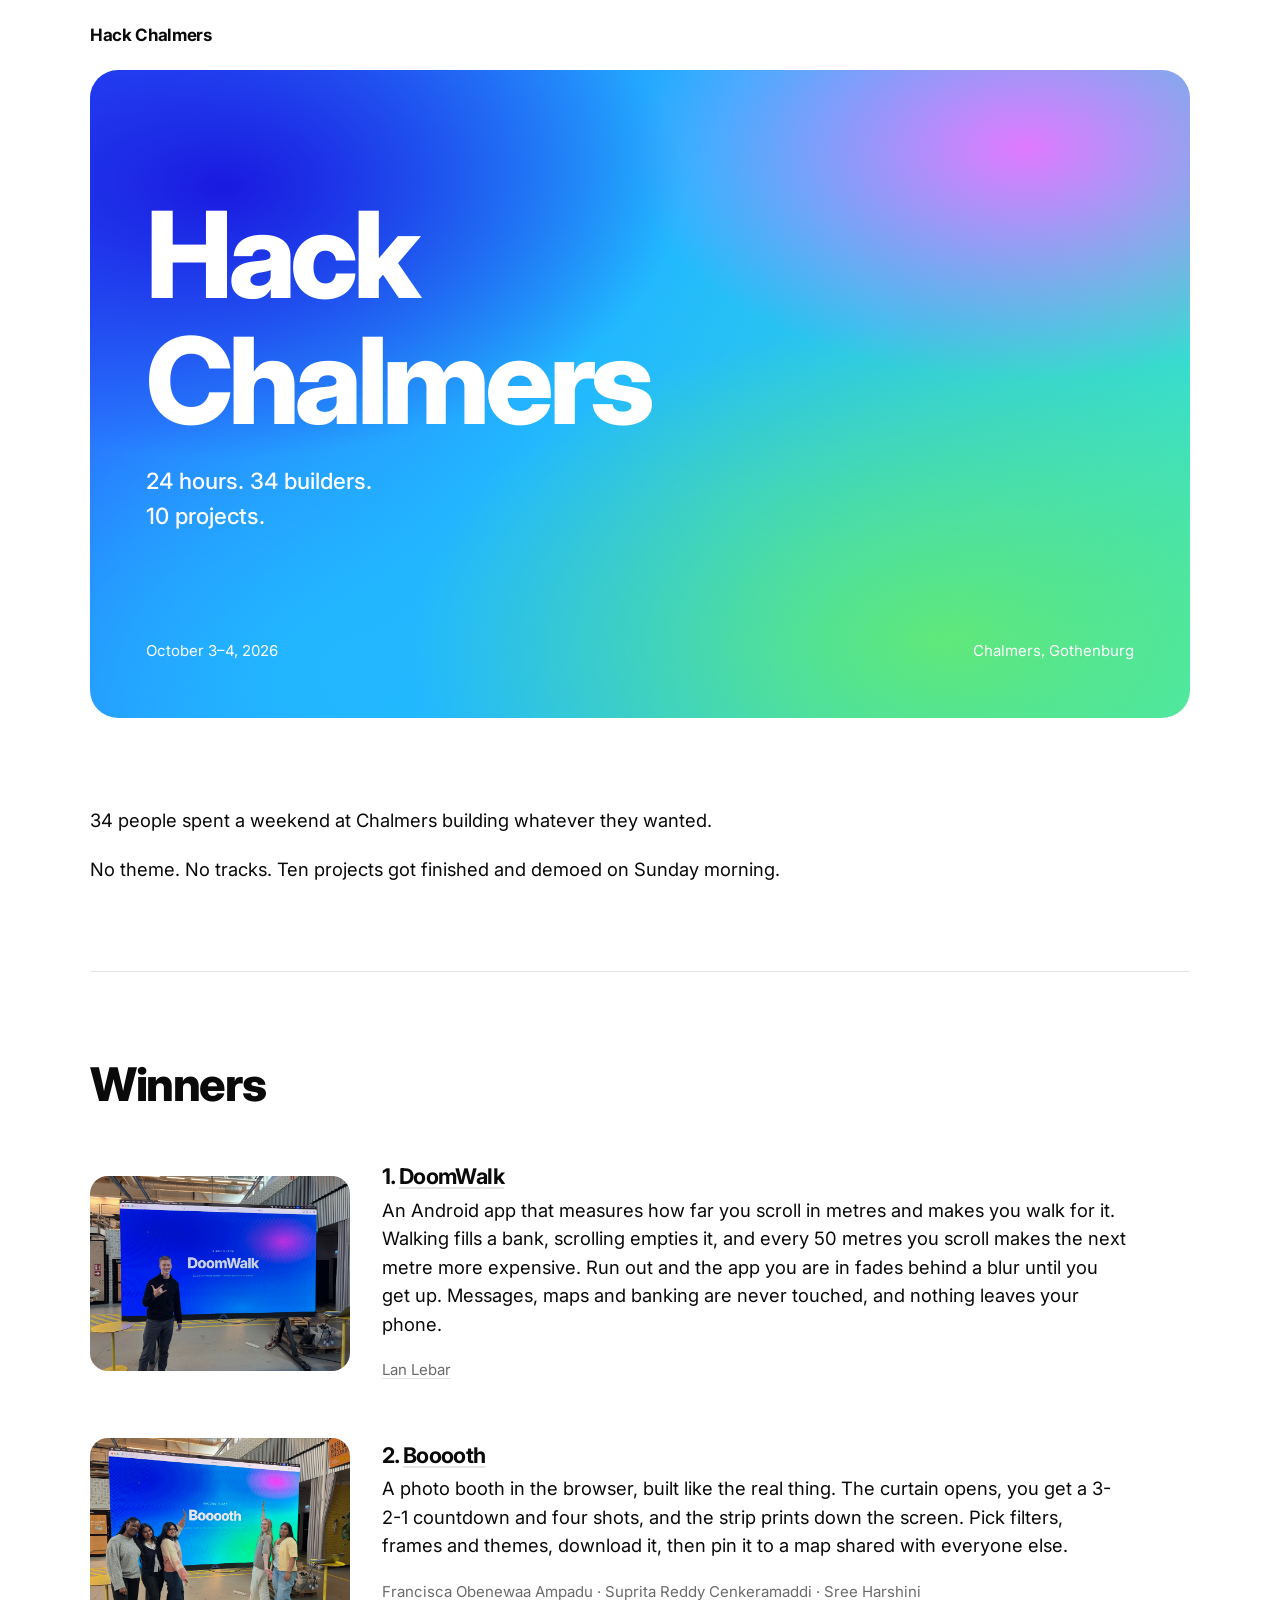
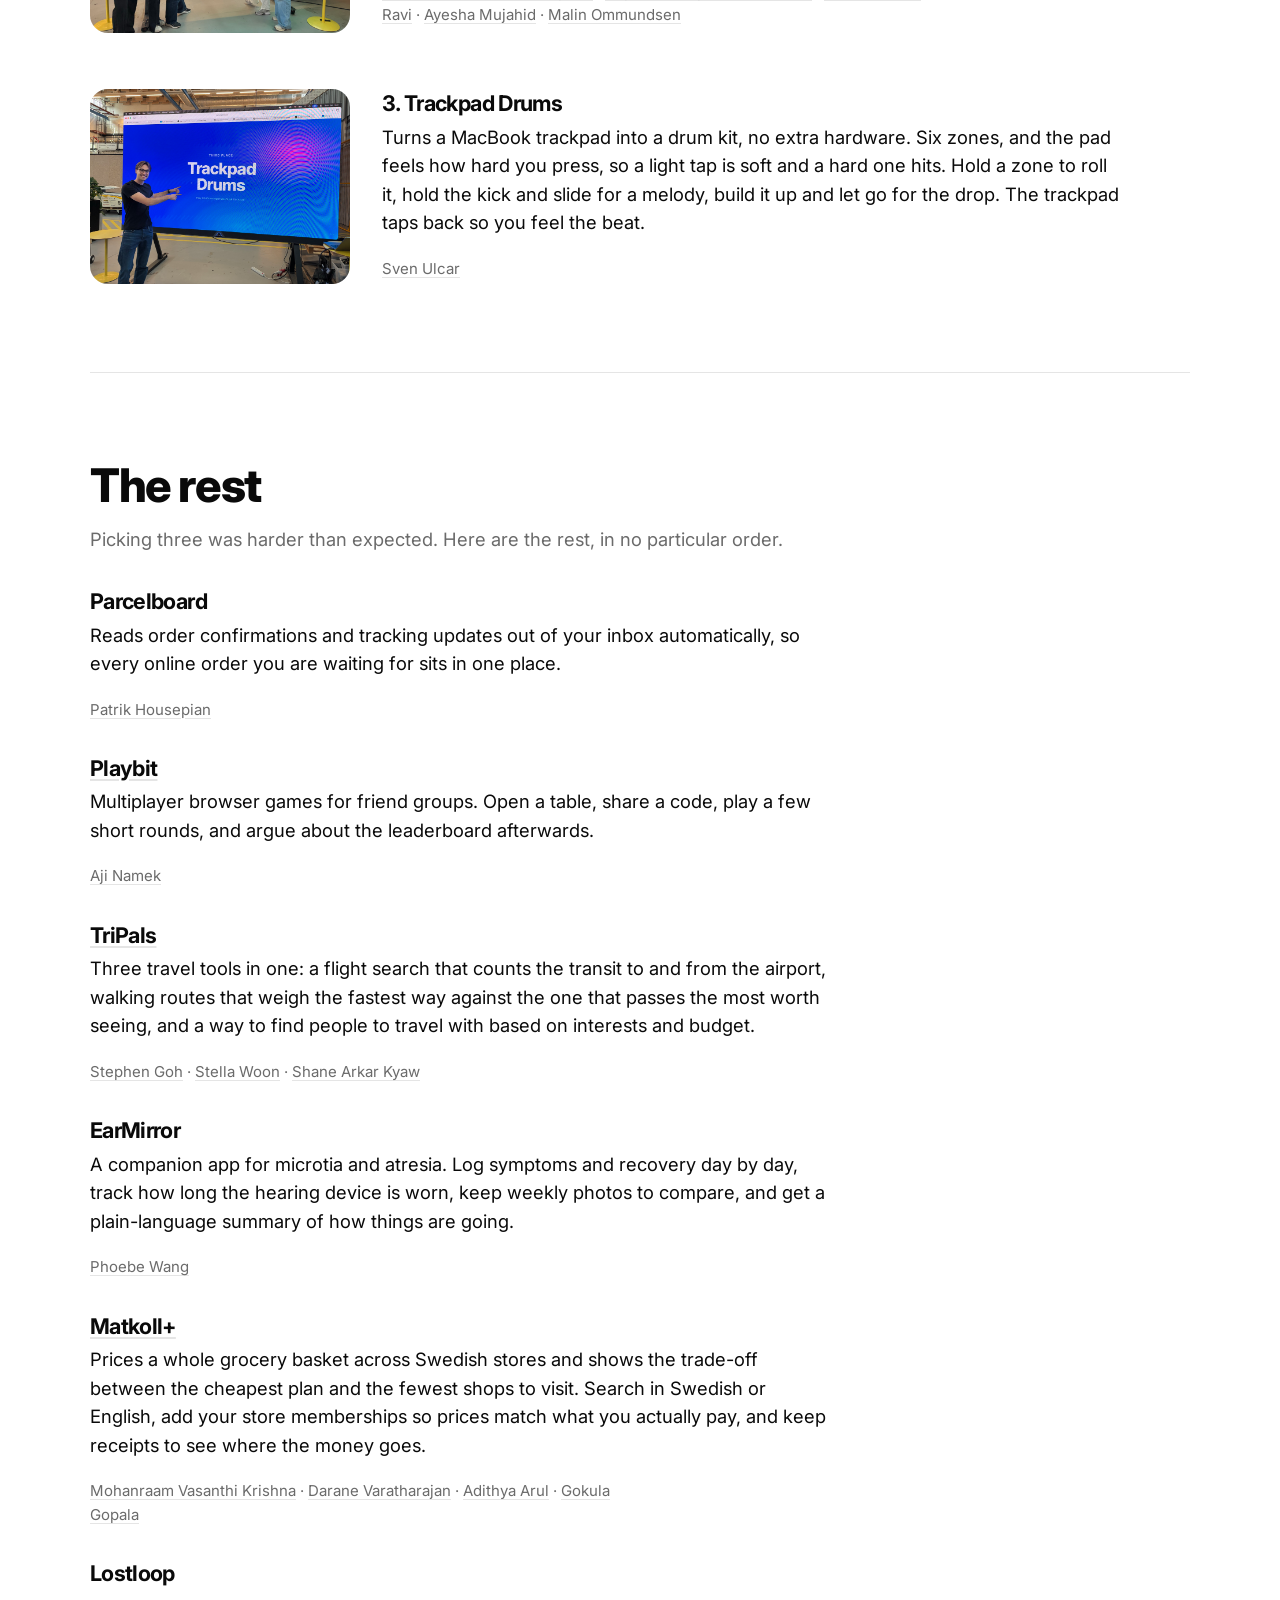
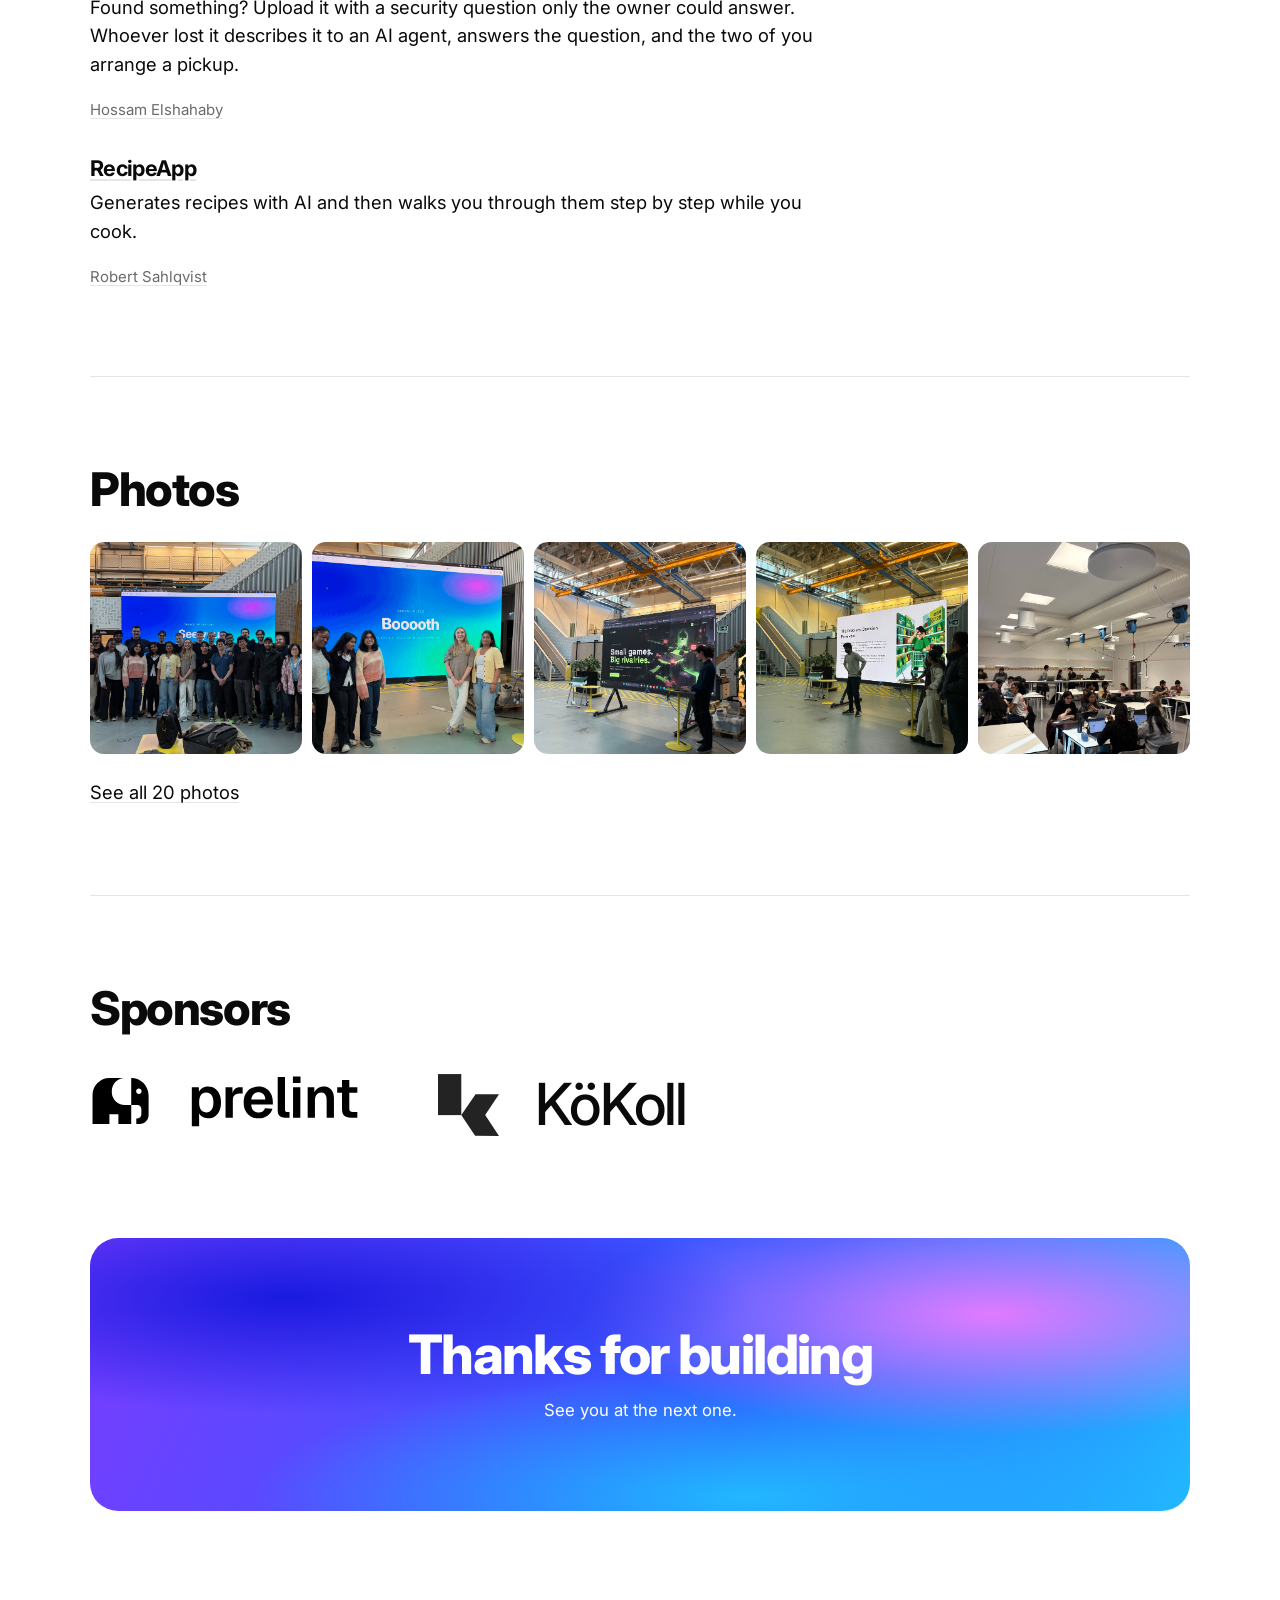
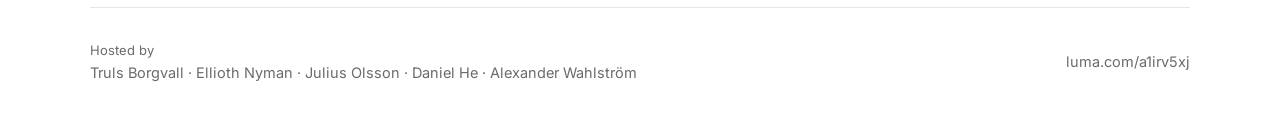
==== commit f1b40612: "docs: add a line introducing the non-winning projects Co-Authored-By: Claude Opus 5 (1M context) <no" ====
--- a/index.html
+++ b/index.html
@@ -77,6 +77,7 @@
 
     <section class="wrap section">
       <h2>The rest</h2>
+      <p class="note" style="margin-top:-12px;margin-bottom:36px">Picking three was harder than expected. Here are the rest, in no particular order.</p>
 
       <div class="project">
         <h3>Parcelboard</h3>
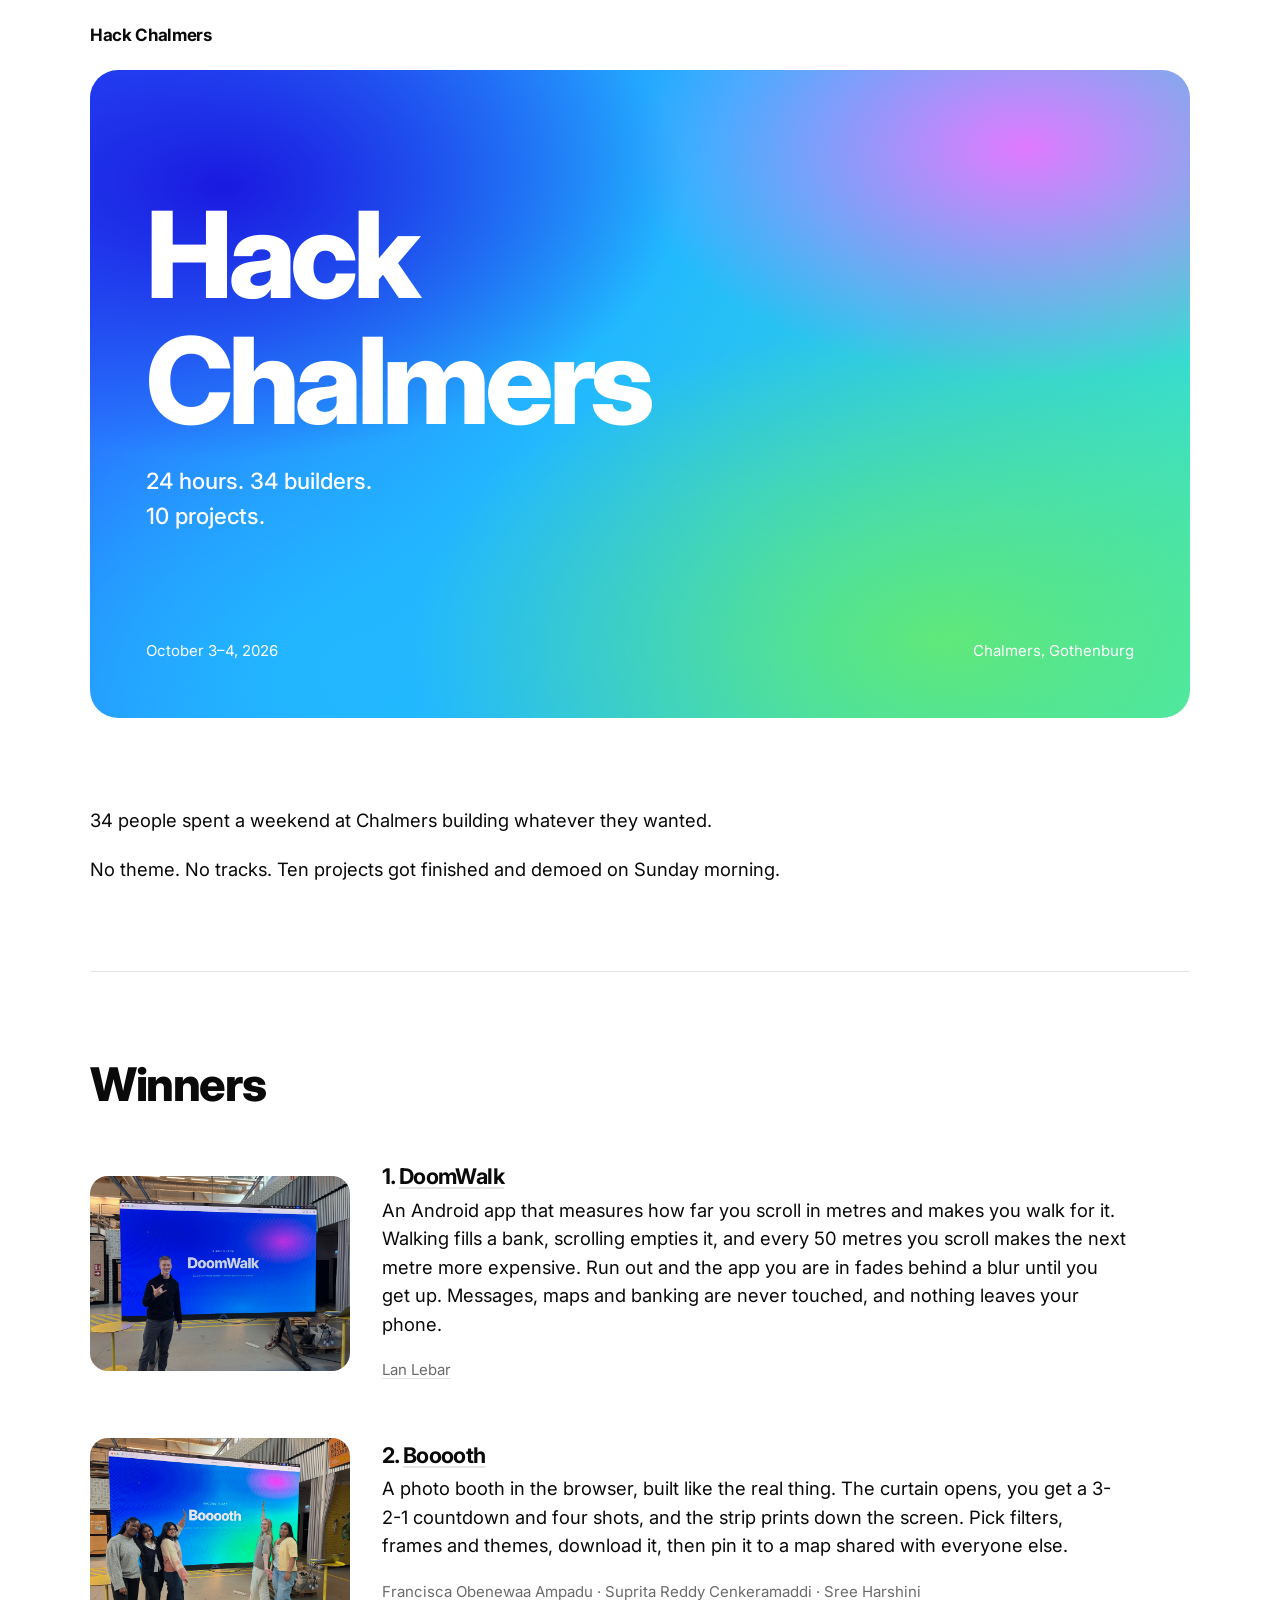
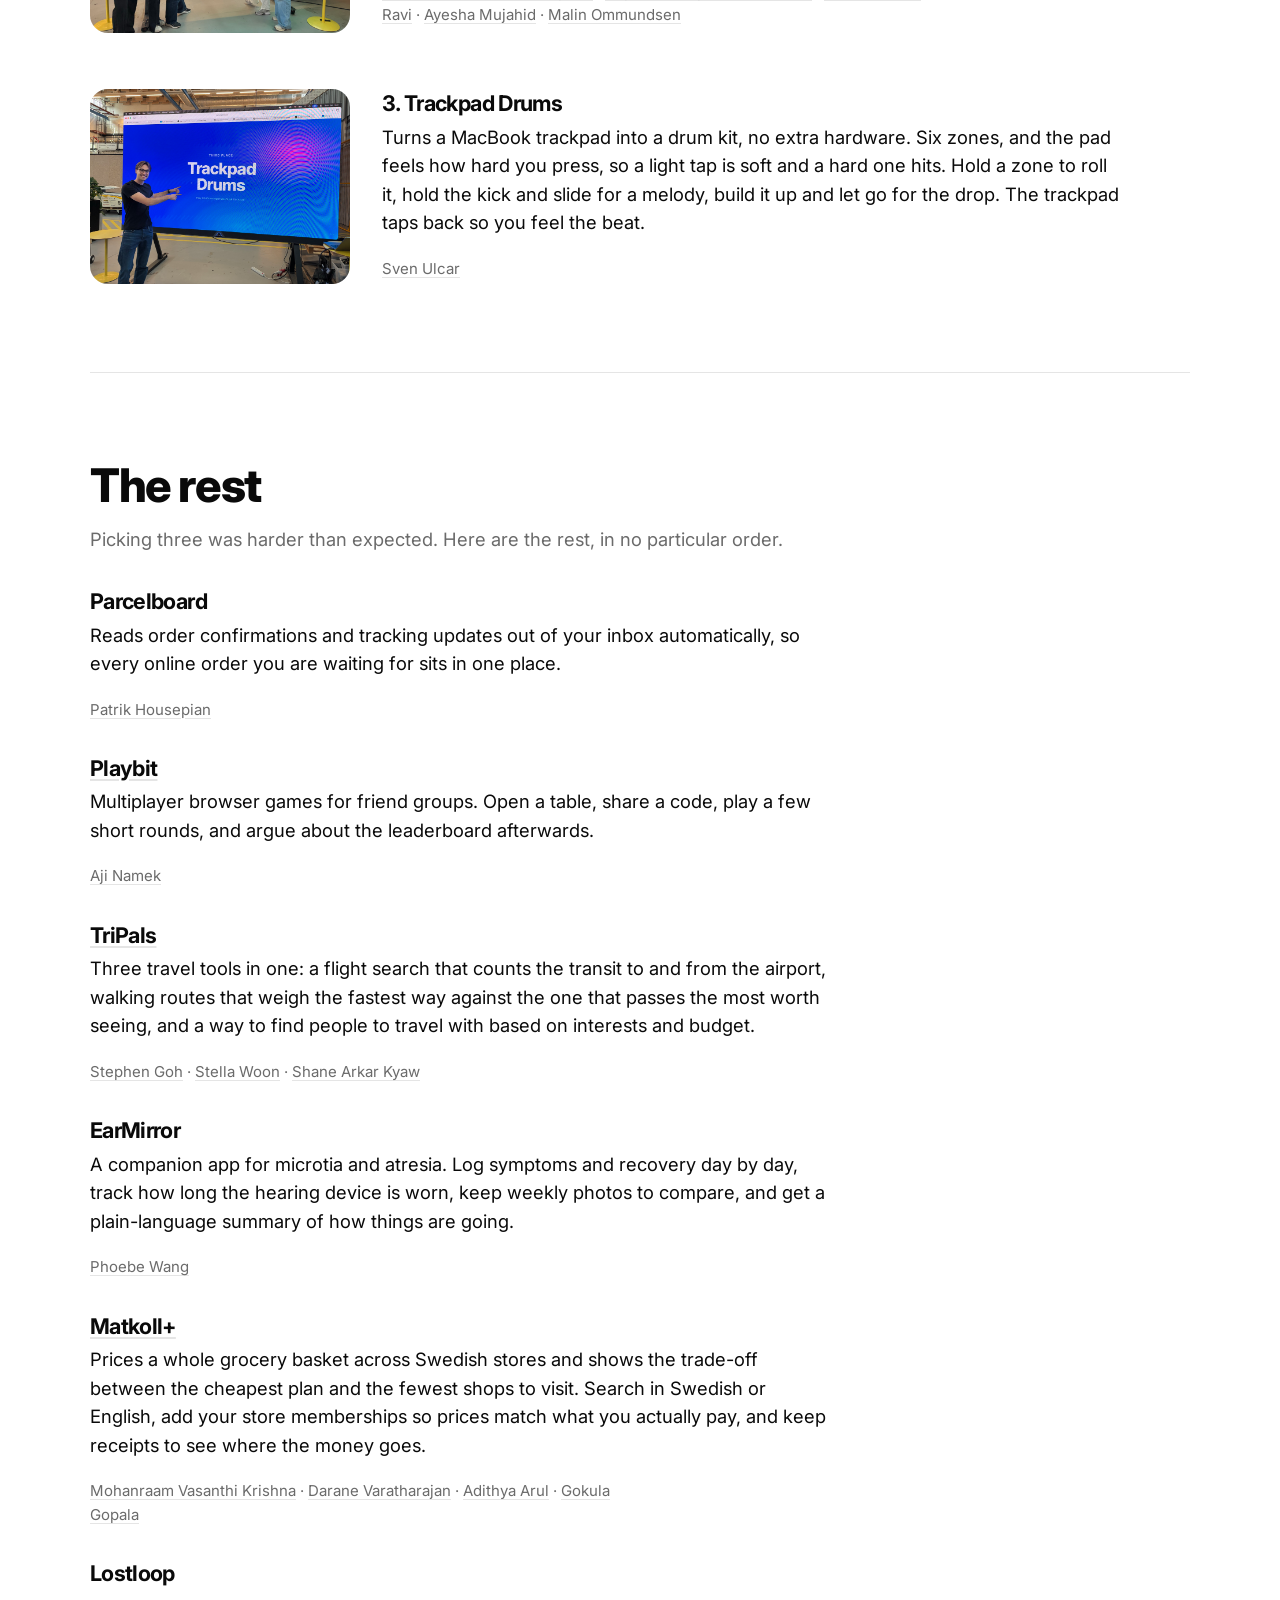
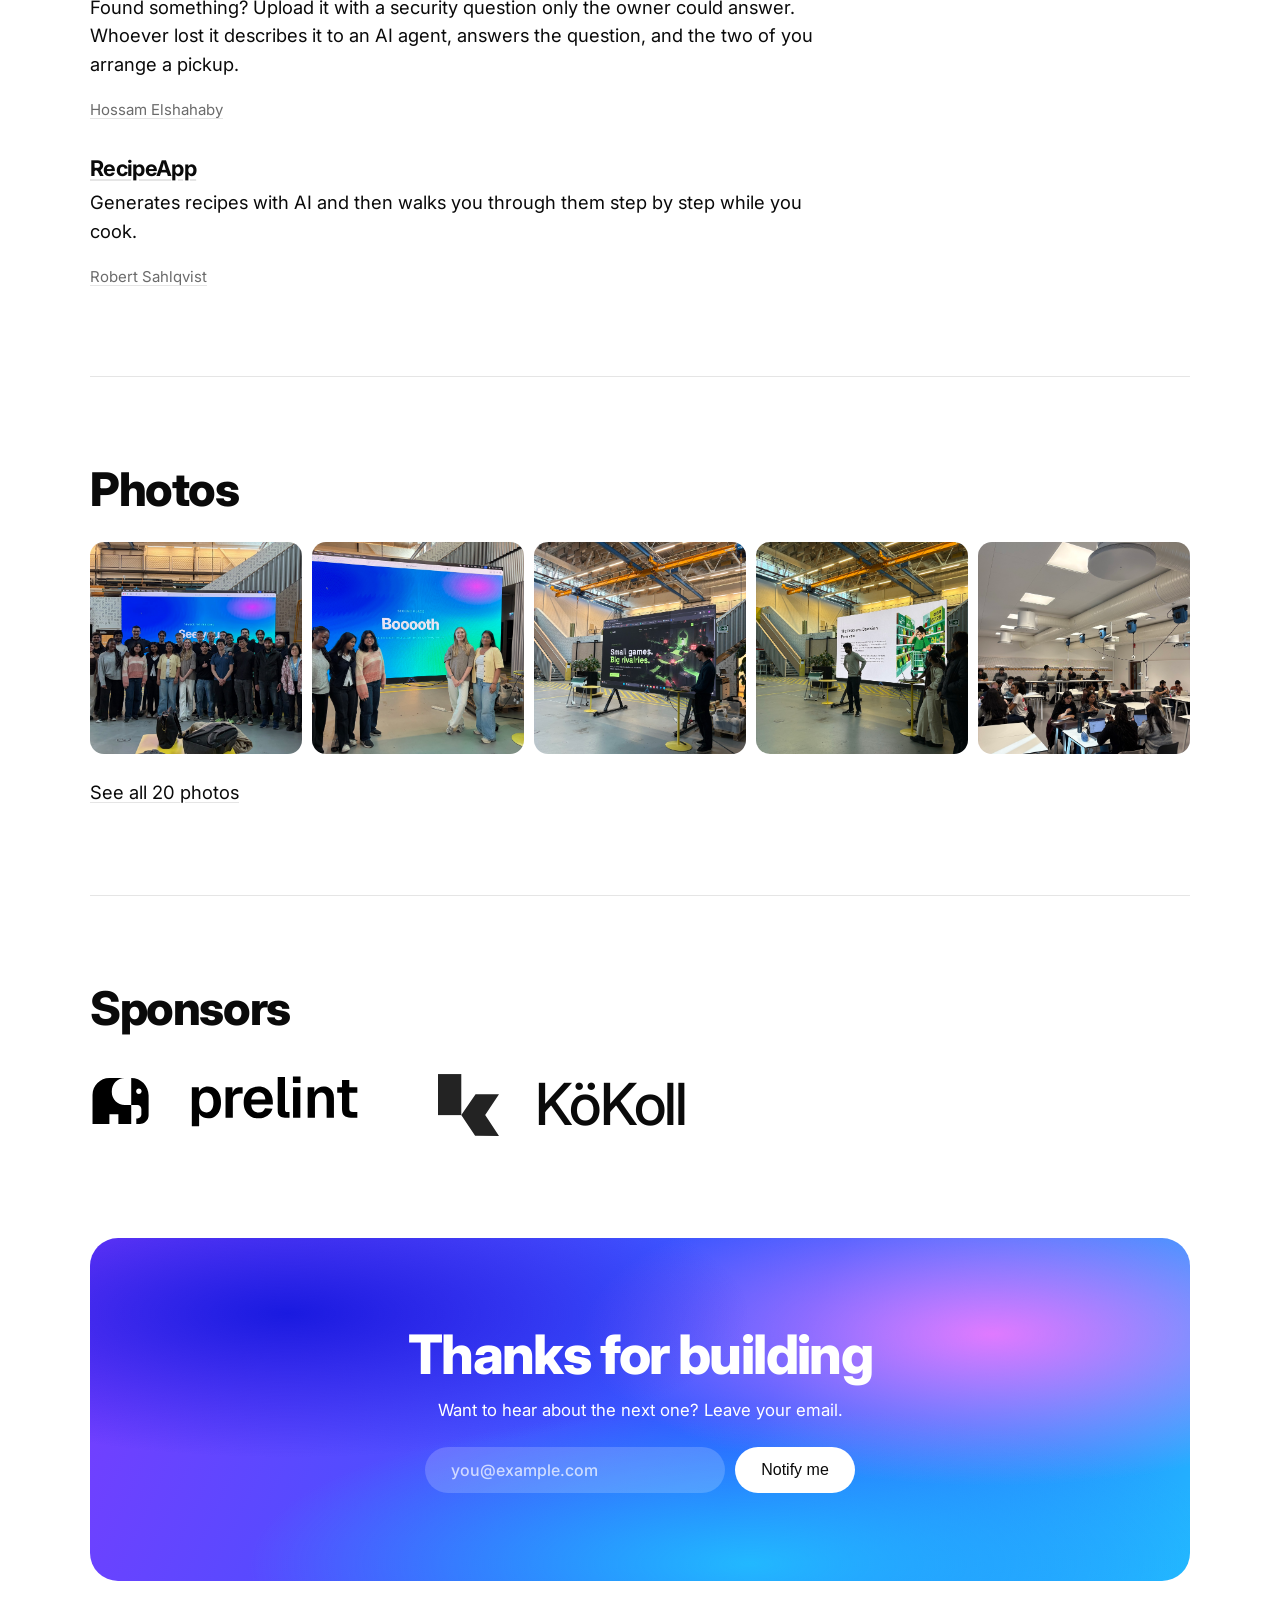
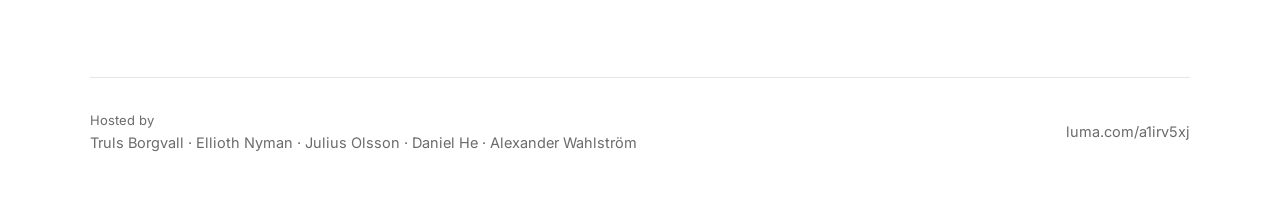
==== commit b9c959b6: "feat: add email waitlist for the next hackathon Co-Authored-By: Claude Opus 5 (1M context) <noreply@" ====
--- a/index.html
+++ b/index.html
@@ -150,11 +150,45 @@
     <section class="wrap">
       <div class="cta grad-b">
         <h2>Thanks for building</h2>
-        <p>See you at the next one.</p>
+        <p>Want to hear about the next one? Leave your email.</p>
+
+        <form class="waitlist" id="waitlist">
+          <input id="email" name="email" type="email" placeholder="you@example.com" autocomplete="email" required>
+          <button class="btn btn-light" type="submit">Notify me</button>
+        </form>
+        <p class="waitlist-done" id="waitlist-done">Thanks, we'll be in touch.</p>
       </div>
     </section>
 
   </main>
+
+  <script>
+    const WAITLIST_ENDPOINT = 'https://script.google.com/macros/s/AKfycbxhP9_O2_W5V3BMn7jOCMPwkAAEy2FthC2ehXjEm_Svs732sYbjUakjc_b-Spy1PTsx/exec';
+
+    const waitlist = document.getElementById('waitlist');
+    const done = document.getElementById('waitlist-done');
+
+    waitlist.addEventListener('submit', async (e) => {
+      e.preventDefault();
+      const button = waitlist.querySelector('button');
+      button.disabled = true;
+      button.textContent = 'Sending…';
+
+      try {
+        await fetch(WAITLIST_ENDPOINT, {
+          method: 'POST',
+          mode: 'no-cors',
+          headers: { 'Content-Type': 'text/plain;charset=utf-8' },
+          body: JSON.stringify({ email: document.getElementById('email').value })
+        });
+        waitlist.style.display = 'none';
+        done.style.display = 'block';
+      } catch (err) {
+        button.disabled = false;
+        button.textContent = 'Notify me';
+      }
+    });
+  </script>
 
   <footer class="wrap footer">
     <div>
--- a/styles.css
+++ b/styles.css
@@ -255,3 +255,27 @@
   }
   .project .shot { margin-bottom: 0; max-width: none; }
 }
+
+.waitlist { display: flex; flex-wrap: wrap; align-items: center; justify-content: center; gap: 10px; margin-top: 24px; }
+.waitlist input {
+  min-width: 260px;
+  height: 46px;
+  padding: 0 26px;
+  border: 0;
+  border-radius: 999px;
+  background: rgba(255,255,255,.18);
+  color: #fff;
+  font-family: inherit;
+  font-size: 16px;
+  font-weight: 500;
+  line-height: normal;
+}
+.waitlist input::placeholder { color: rgba(255,255,255,.7); }
+.waitlist input:focus { outline: 2px solid #fff; outline-offset: 1px; }
+.waitlist .btn { display: inline-flex; align-items: center; height: 46px; margin-top: 0; padding: 0 26px; border: 0; cursor: pointer; }
+.waitlist-done { display: none; margin-top: 24px; }
+
+@media (max-width: 560px) {
+  .waitlist { flex-direction: column; }
+  .waitlist input, .waitlist .btn { width: 100%; justify-content: center; }
+}
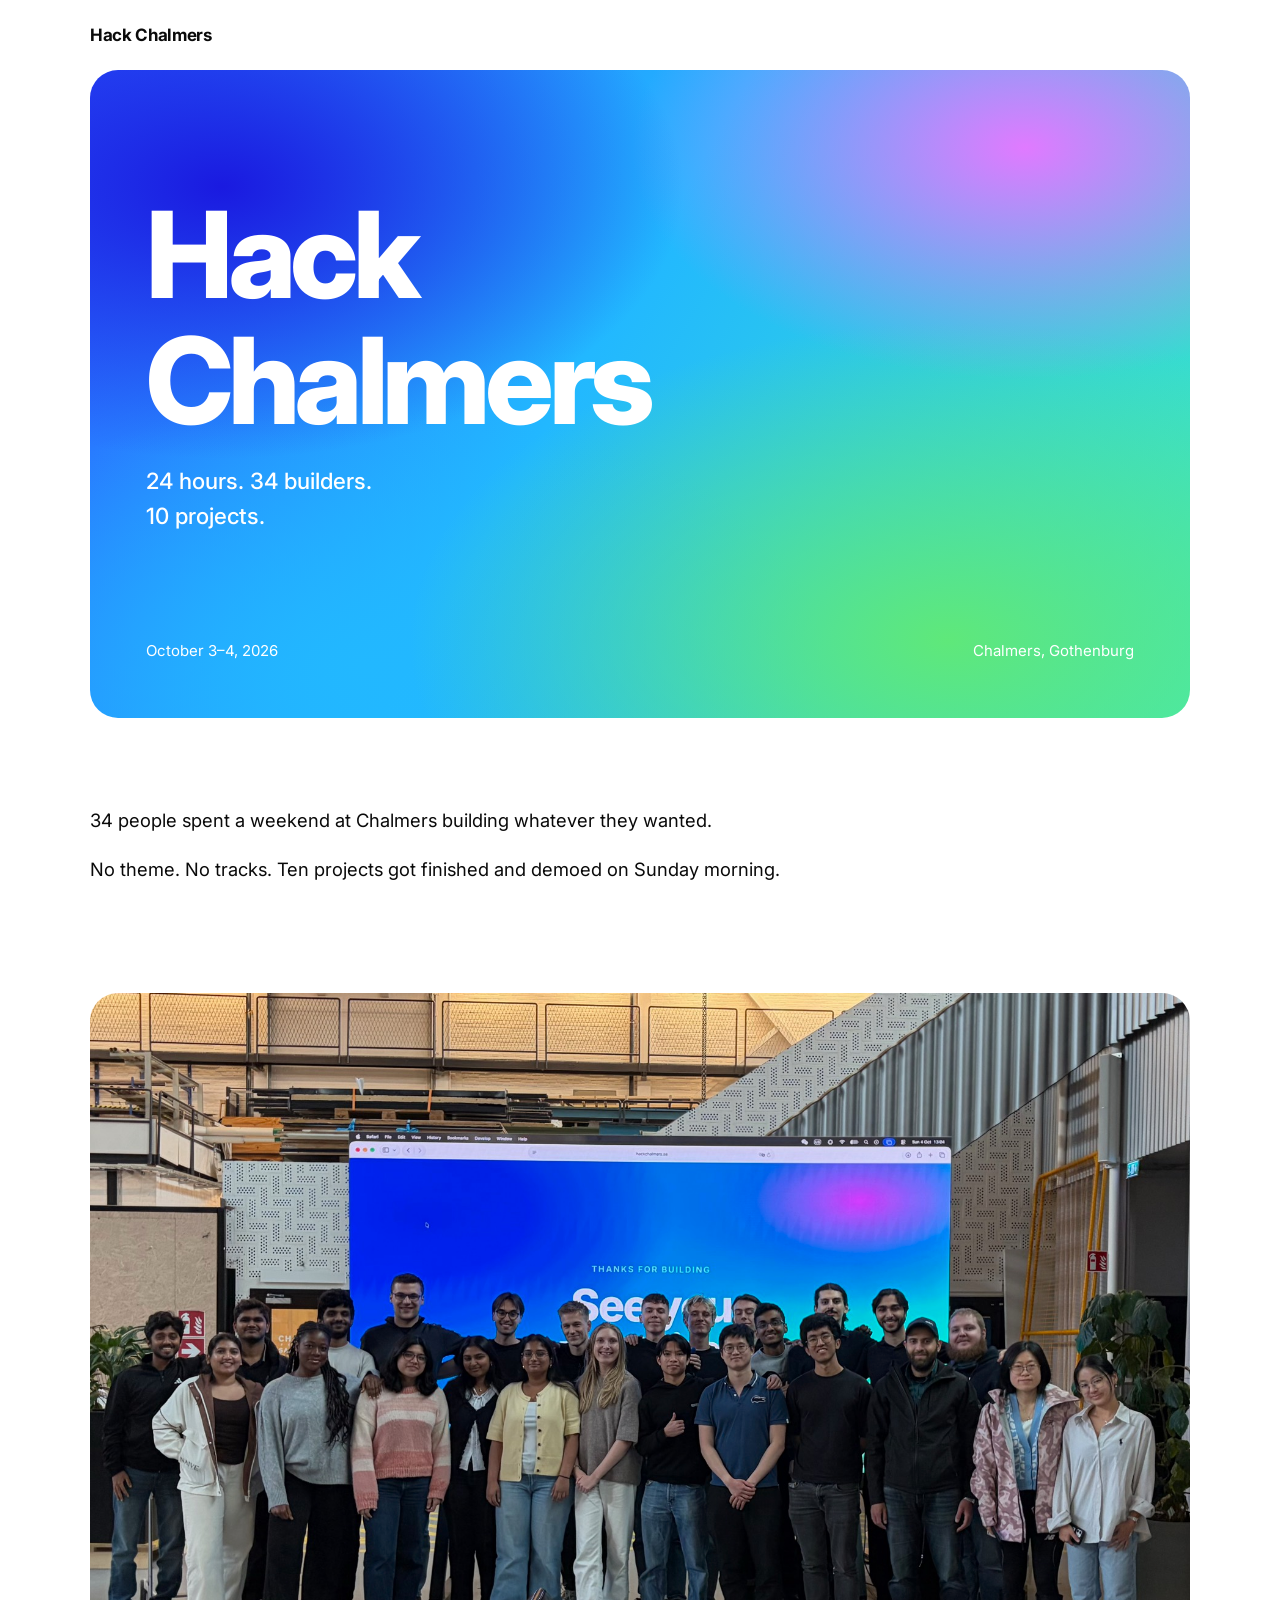
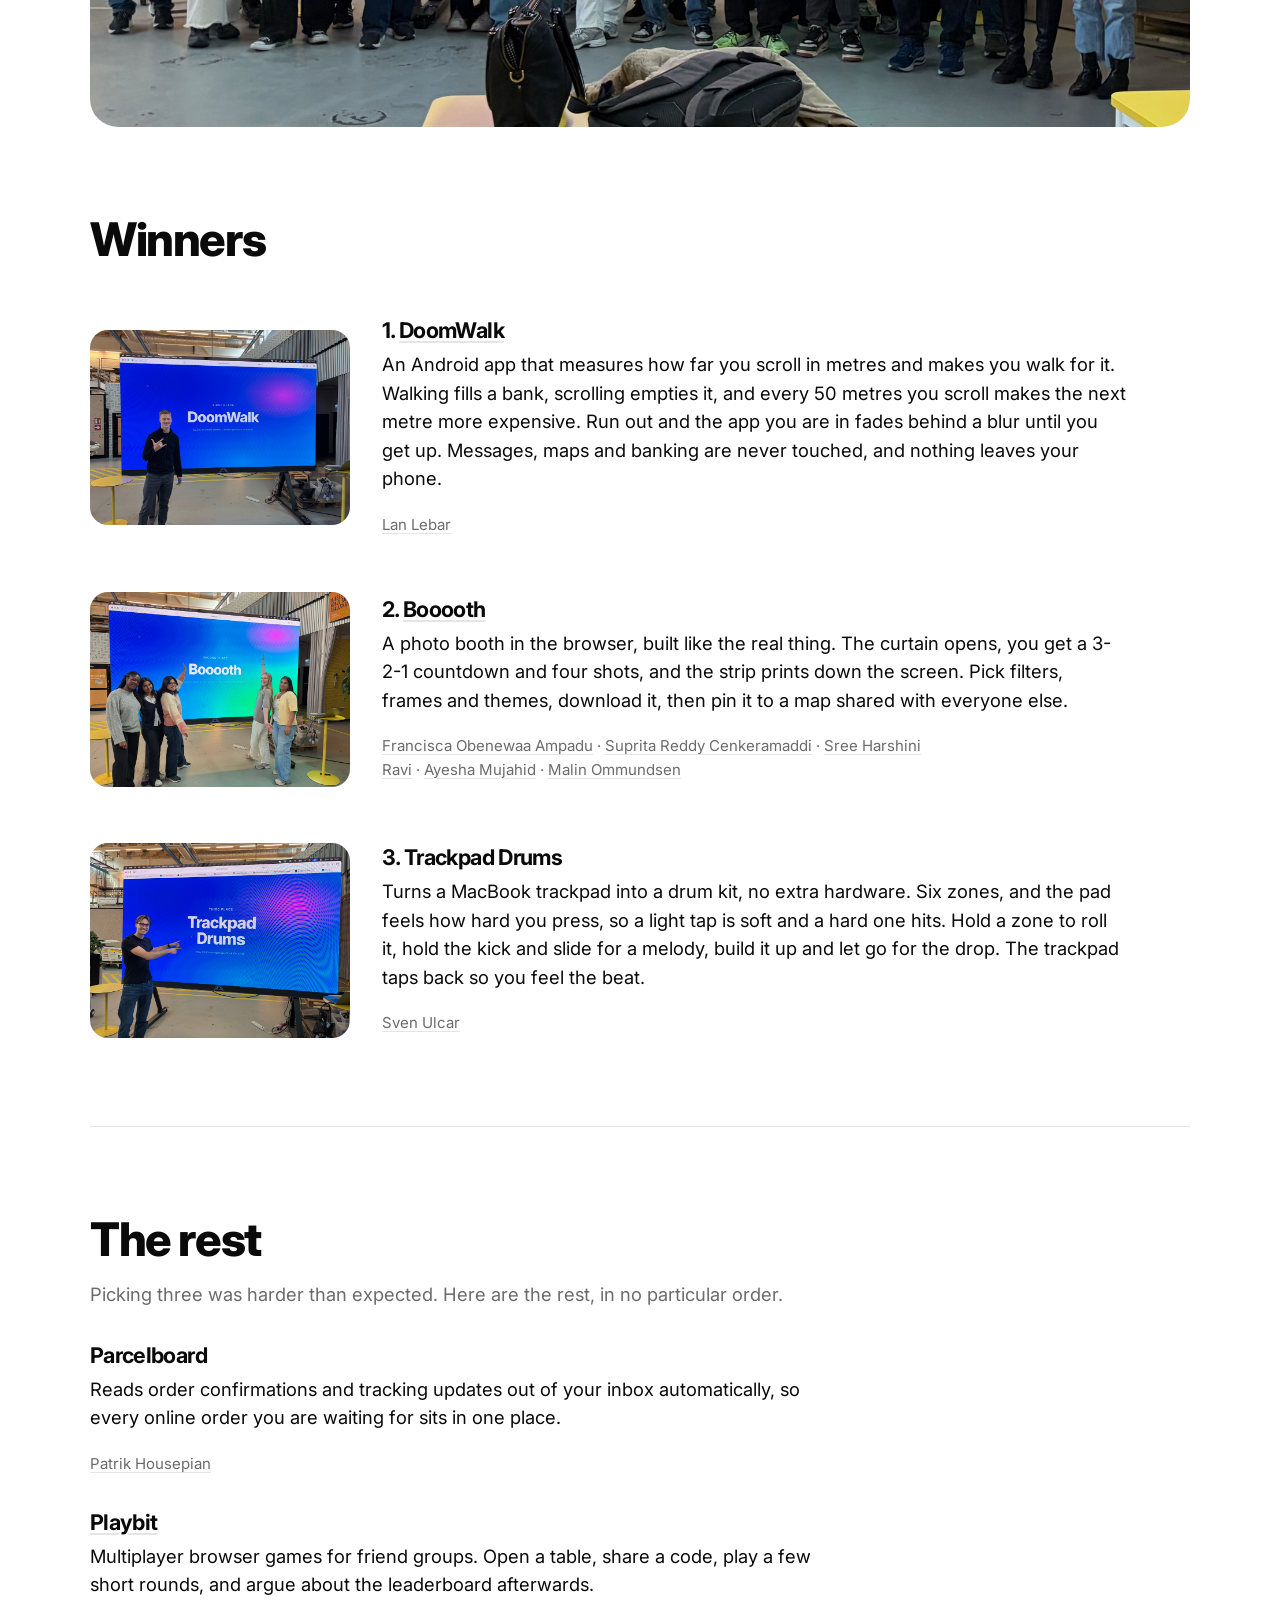
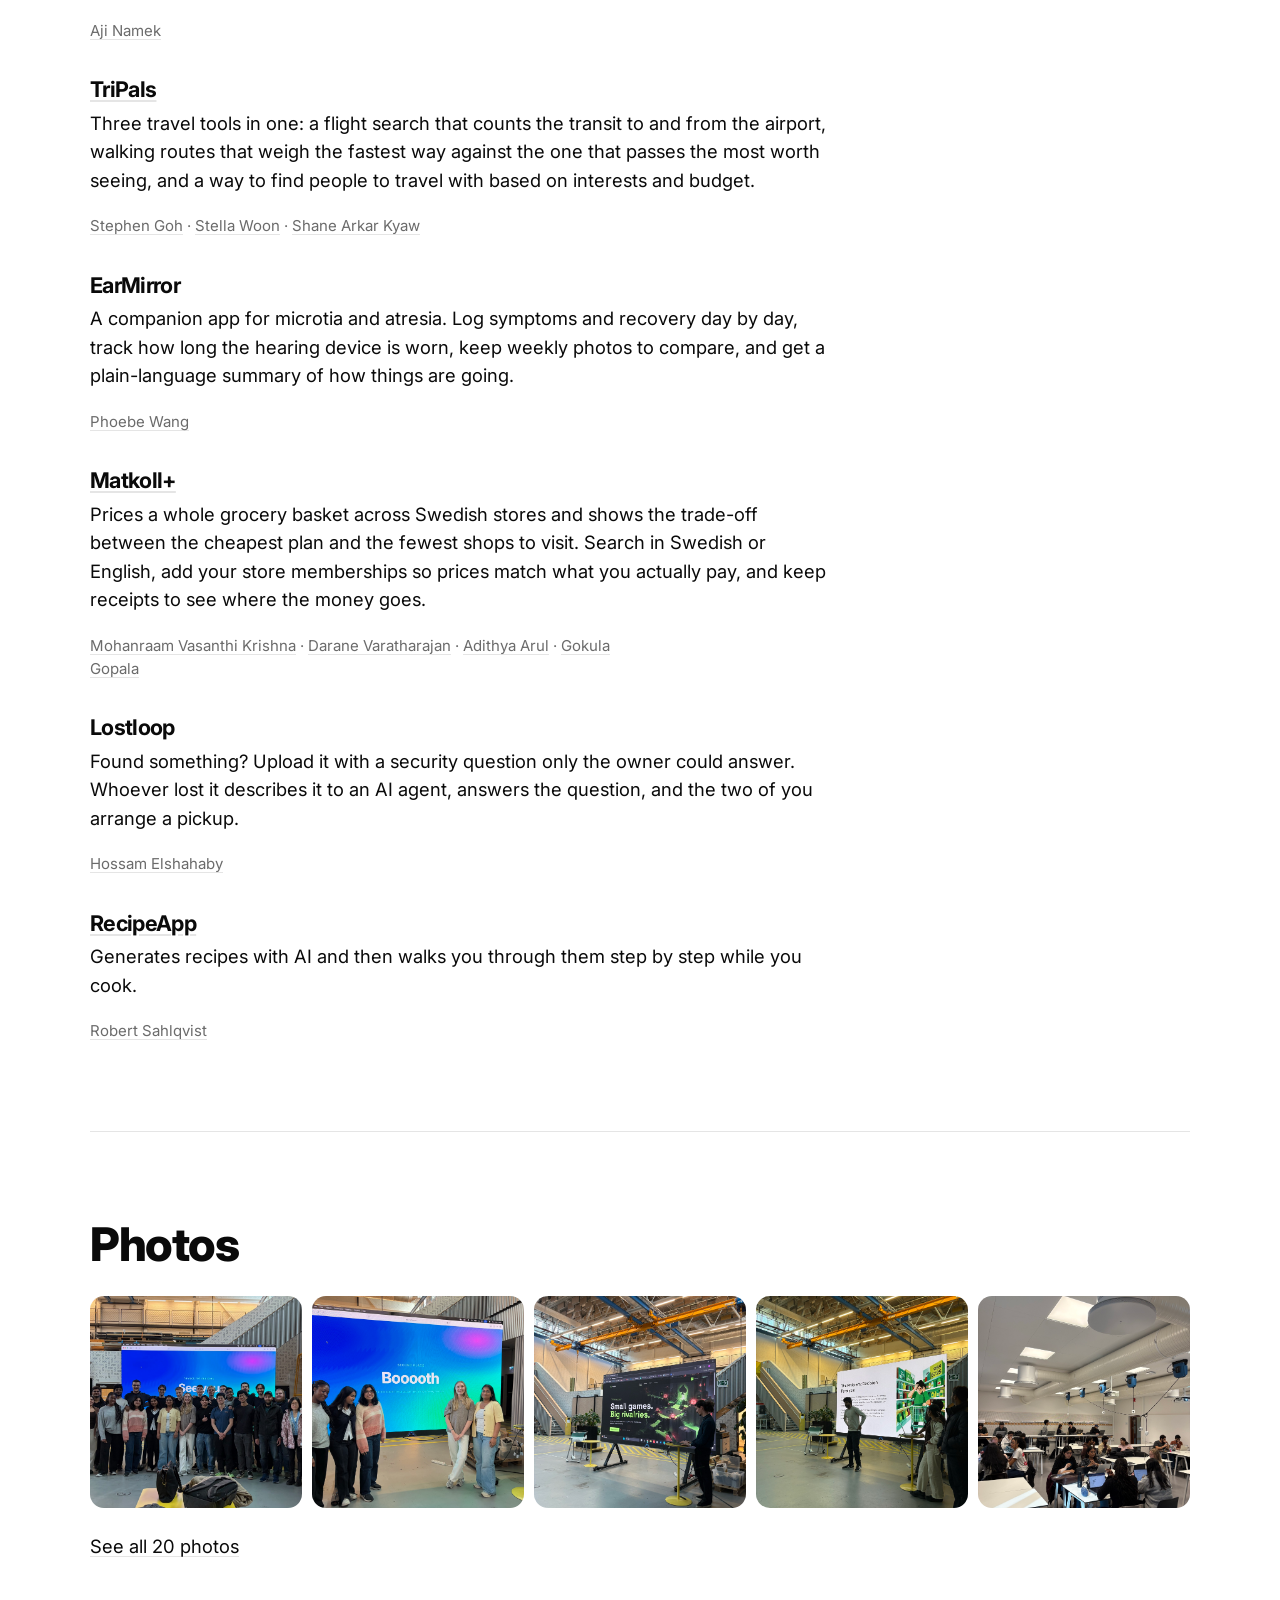
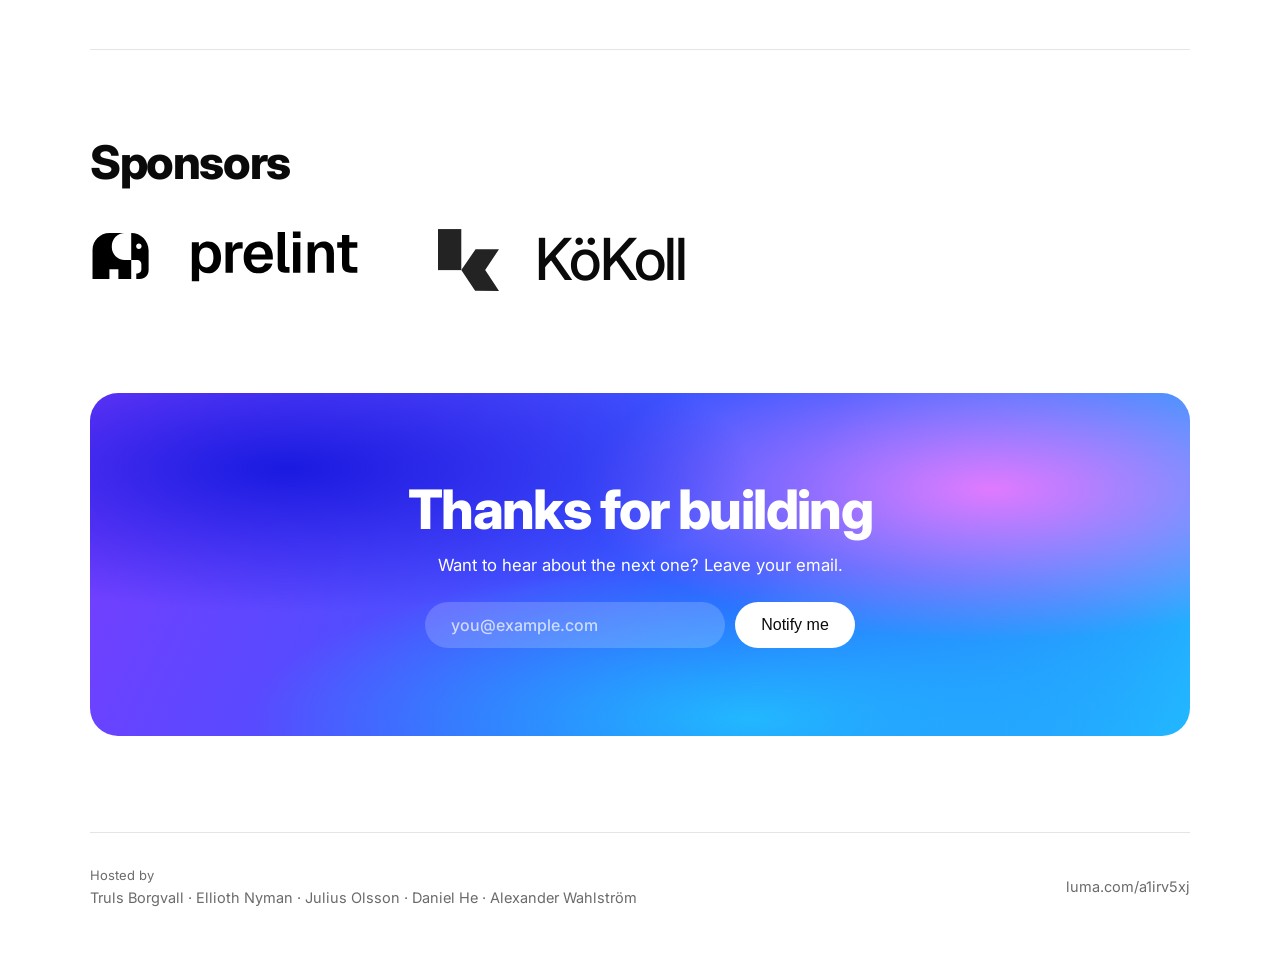
==== commit 745f66a2: "feat: show the group photo on the landing page Co-Authored-By: Claude Opus 5 (1M context) <noreply@a" ====
--- a/index.html
+++ b/index.html
@@ -42,6 +42,12 @@
     <section class="wrap section">
       <p>34 people spent a weekend at Chalmers building whatever they wanted.</p>
       <p>No theme. No tracks. Ten projects got finished and demoed on Sunday morning.</p>
+    </section>
+
+    <section class="wrap">
+      <a class="group-shot" href="photos/">
+        <img src="img/20.jpg" alt="Everyone at Hack Chalmers 2026">
+      </a>
     </section>
 
     <section class="wrap section">
@@ -193,7 +199,7 @@
   <footer class="wrap footer">
     <div>
       <span class="footer-label">Hosted by</span>
-      Truls Borgvall · Ellioth Nyman · Julius Olsson · Daniel He · Alexander Wahlström
+      <a href="https://www.linkedin.com/in/truls-borgvall-752355273/" target="_blank" rel="noopener">Truls Borgvall</a> · <a href="https://www.linkedin.com/in/elliothnyman/" target="_blank" rel="noopener">Ellioth Nyman</a> · <a href="https://www.linkedin.com/in/julius-olsson-5432b3269/" target="_blank" rel="noopener">Julius Olsson</a> · <a href="https://www.linkedin.com/in/daniel-he-a098b6263/" target="_blank" rel="noopener">Daniel He</a> · <a href="https://www.linkedin.com/in/alexander-e-wahlstr%C3%B6m/" target="_blank" rel="noopener">Alexander Wahlström</a>
     </div>
     <a href="https://luma.com/a1irv5xj" target="_blank" rel="noopener">luma.com/a1irv5xj</a>
   </footer>
--- a/styles.css
+++ b/styles.css
@@ -279,3 +279,6 @@
   .waitlist { flex-direction: column; }
   .waitlist input, .waitlist .btn { width: 100%; justify-content: center; }
 }
+
+.group-shot { display: block; margin-top: clamp(14px, 2vw, 22px); border-radius: var(--radius); overflow: hidden; }
+.group-shot img { display: block; width: 100%; aspect-ratio: 3 / 2; object-fit: cover; }
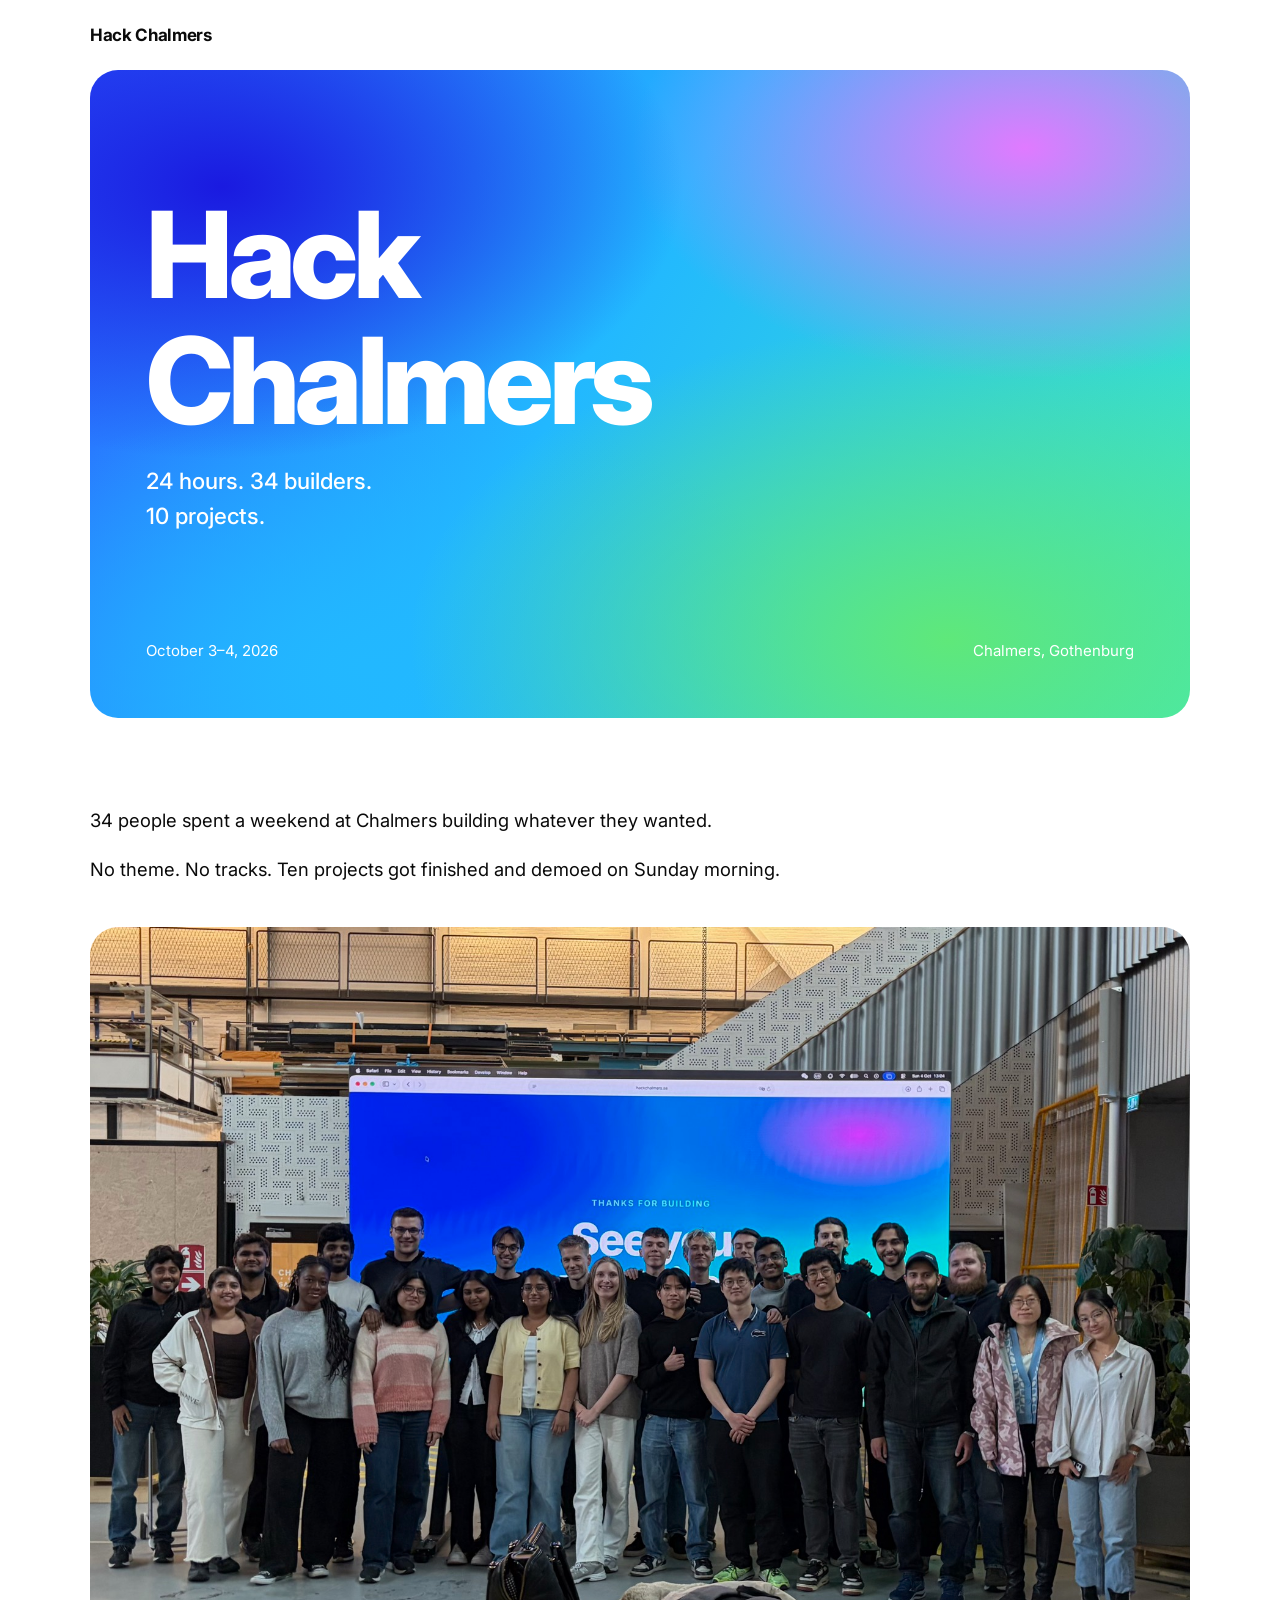
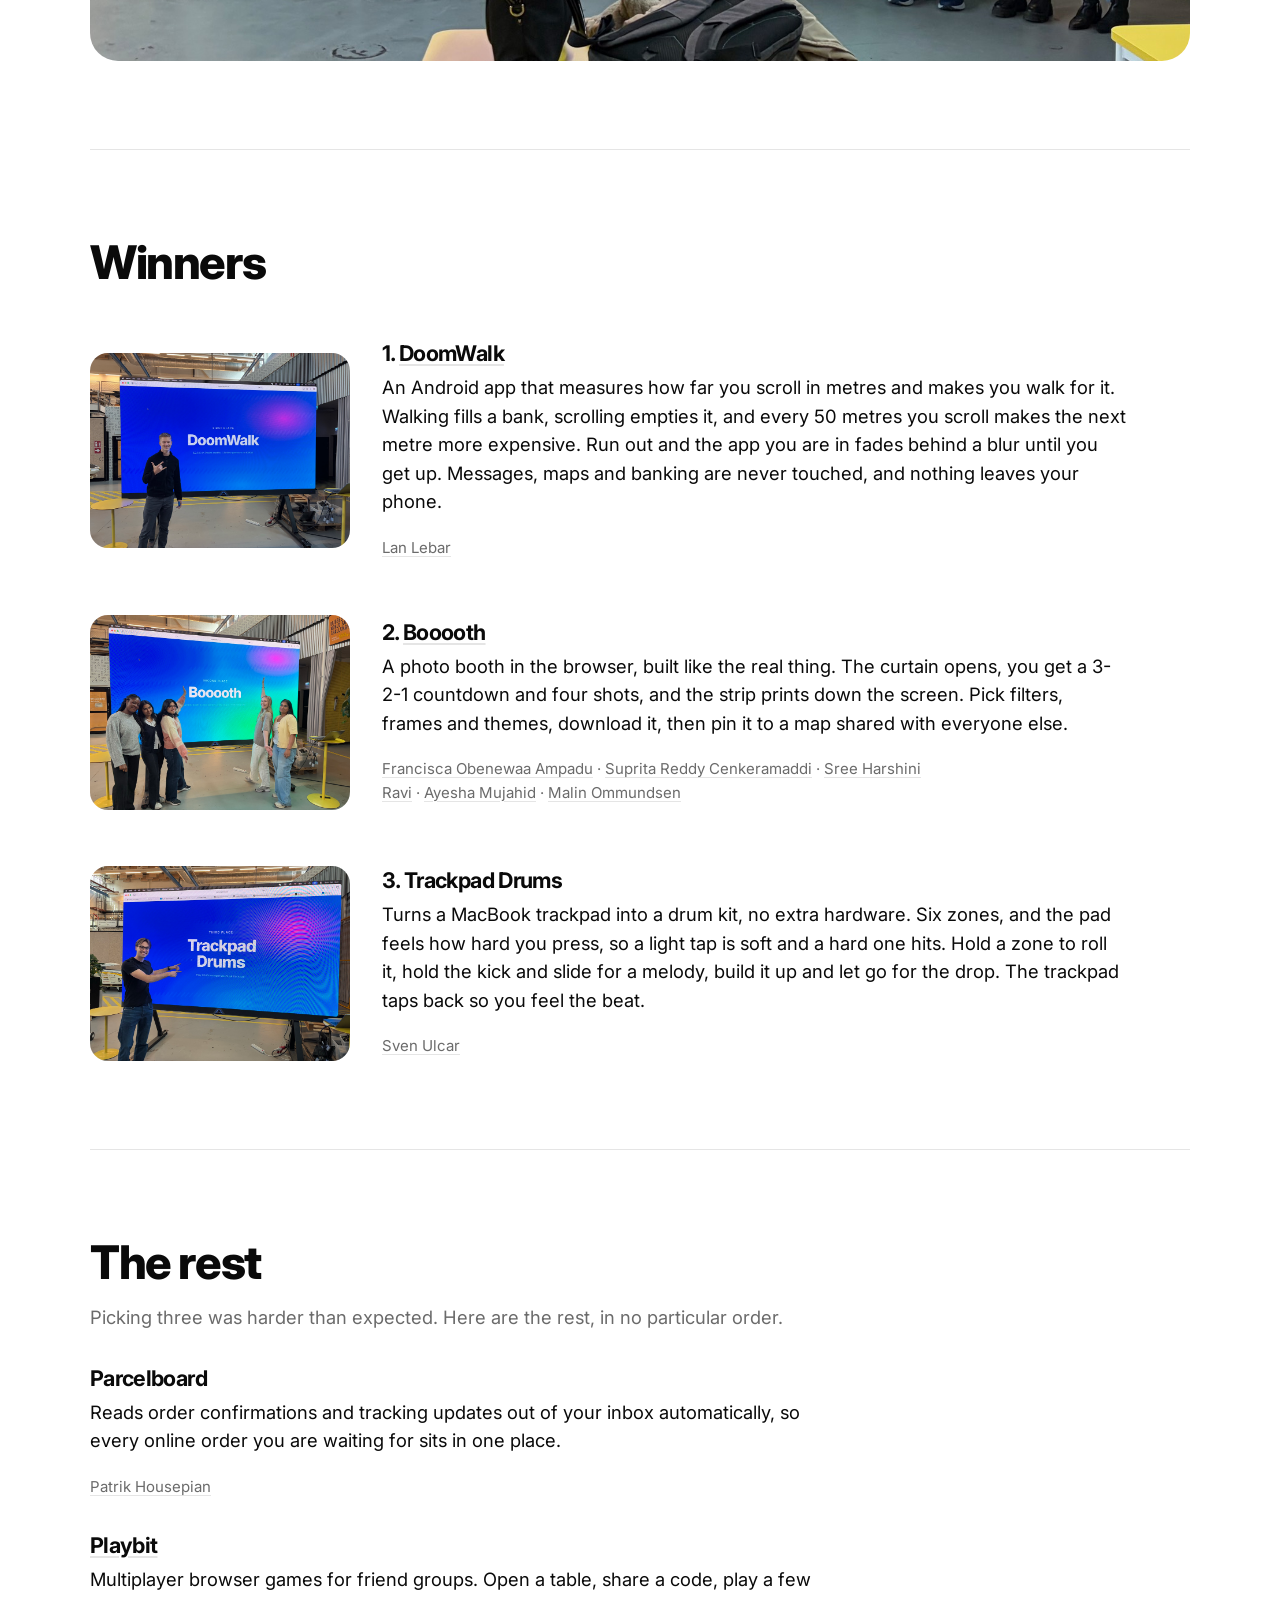
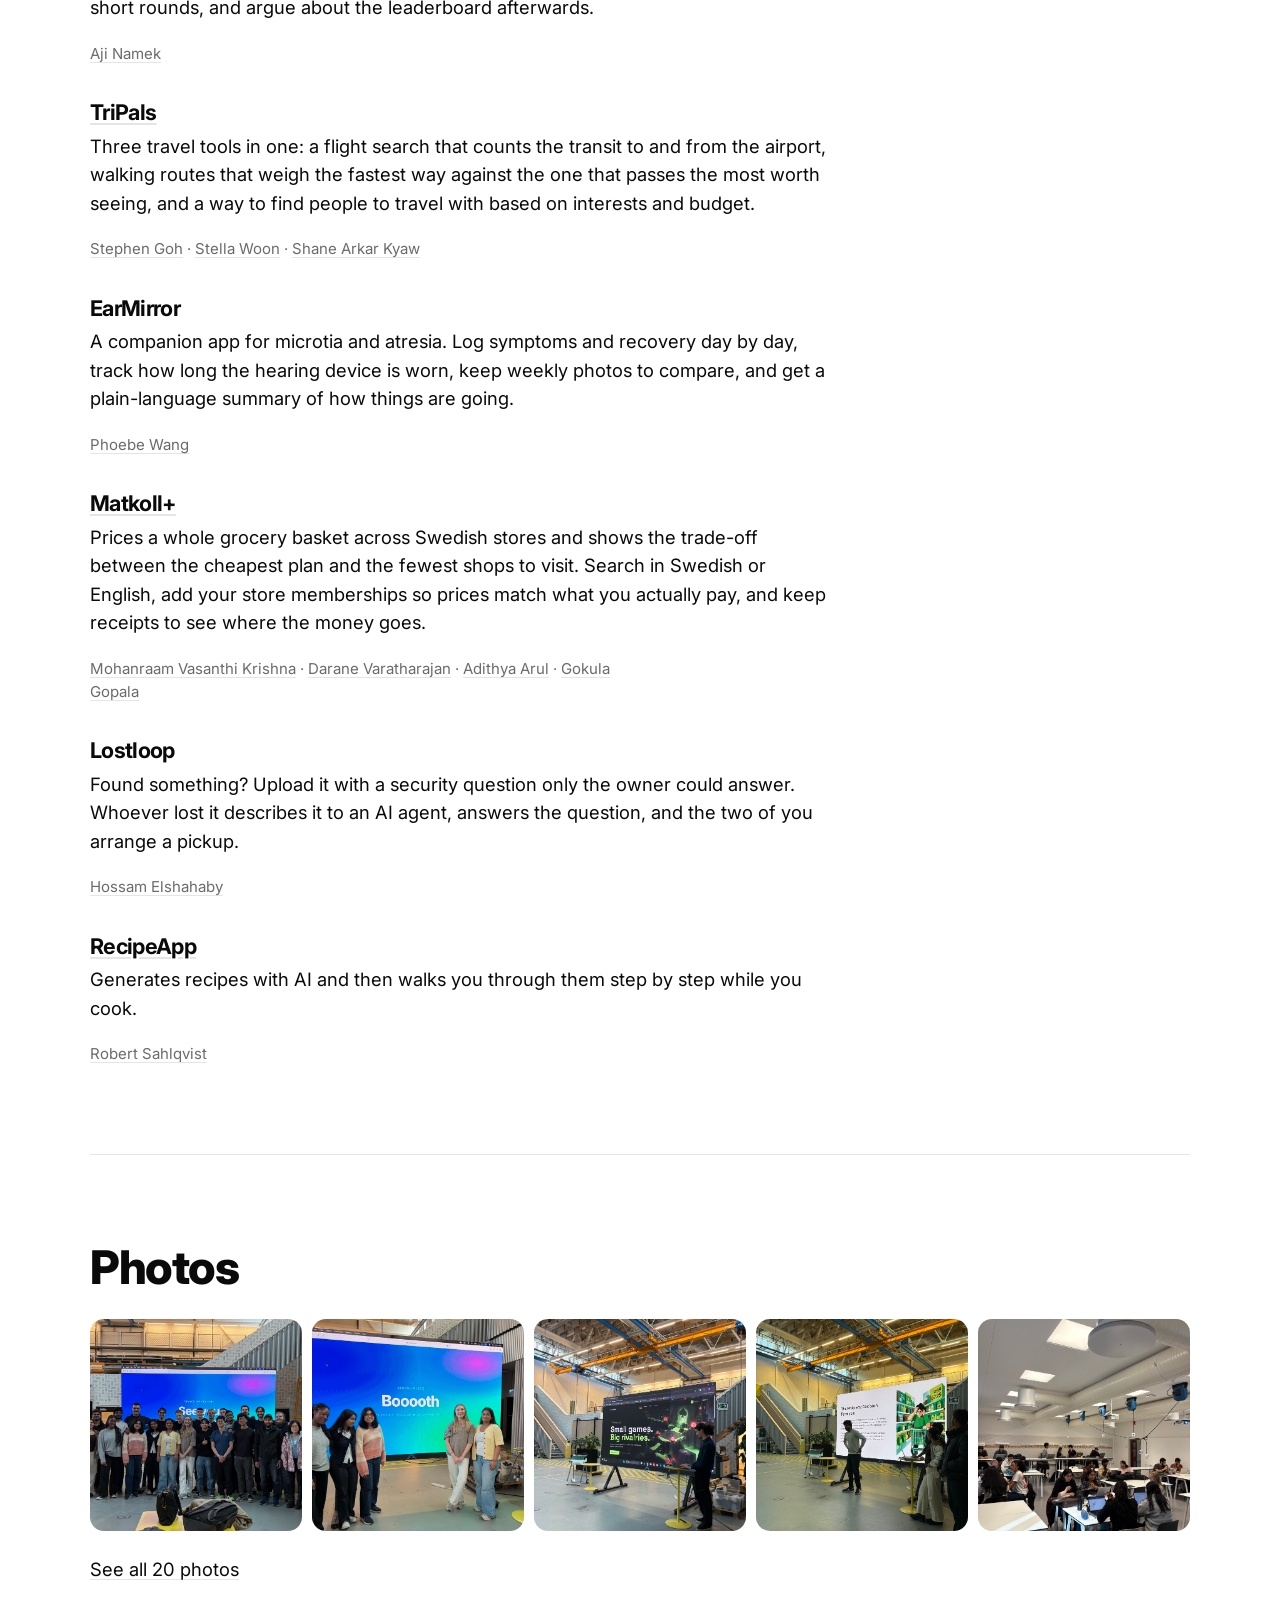
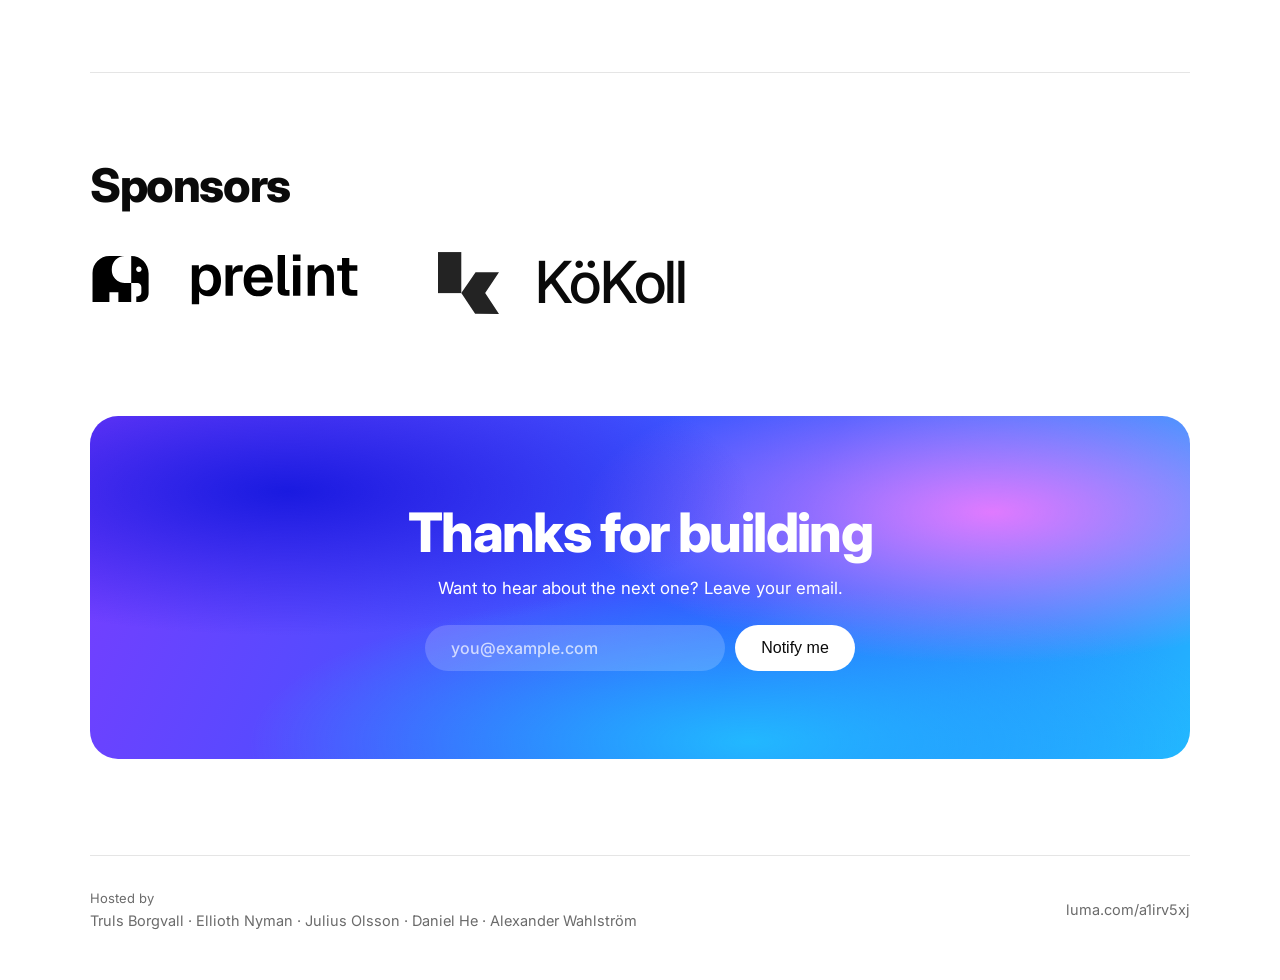
==== commit e9906405: "fix: keep the section divider above Winners Co-Authored-By: Claude Opus 5 (1M context) <noreply@anth" ====
--- a/index.html
+++ b/index.html
@@ -42,9 +42,6 @@
     <section class="wrap section">
       <p>34 people spent a weekend at Chalmers building whatever they wanted.</p>
       <p>No theme. No tracks. Ten projects got finished and demoed on Sunday morning.</p>
-    </section>
-
-    <section class="wrap">
       <a class="group-shot" href="photos/">
         <img src="img/20.jpg" alt="Everyone at Hack Chalmers 2026">
       </a>
--- a/styles.css
+++ b/styles.css
@@ -280,5 +280,5 @@
   .waitlist input, .waitlist .btn { width: 100%; justify-content: center; }
 }
 
-.group-shot { display: block; margin-top: clamp(14px, 2vw, 22px); border-radius: var(--radius); overflow: hidden; }
+.group-shot { display: block; margin-top: clamp(28px, 4vw, 44px); border-radius: var(--radius); overflow: hidden; }
 .group-shot img { display: block; width: 100%; aspect-ratio: 3 / 2; object-fit: cover; }
